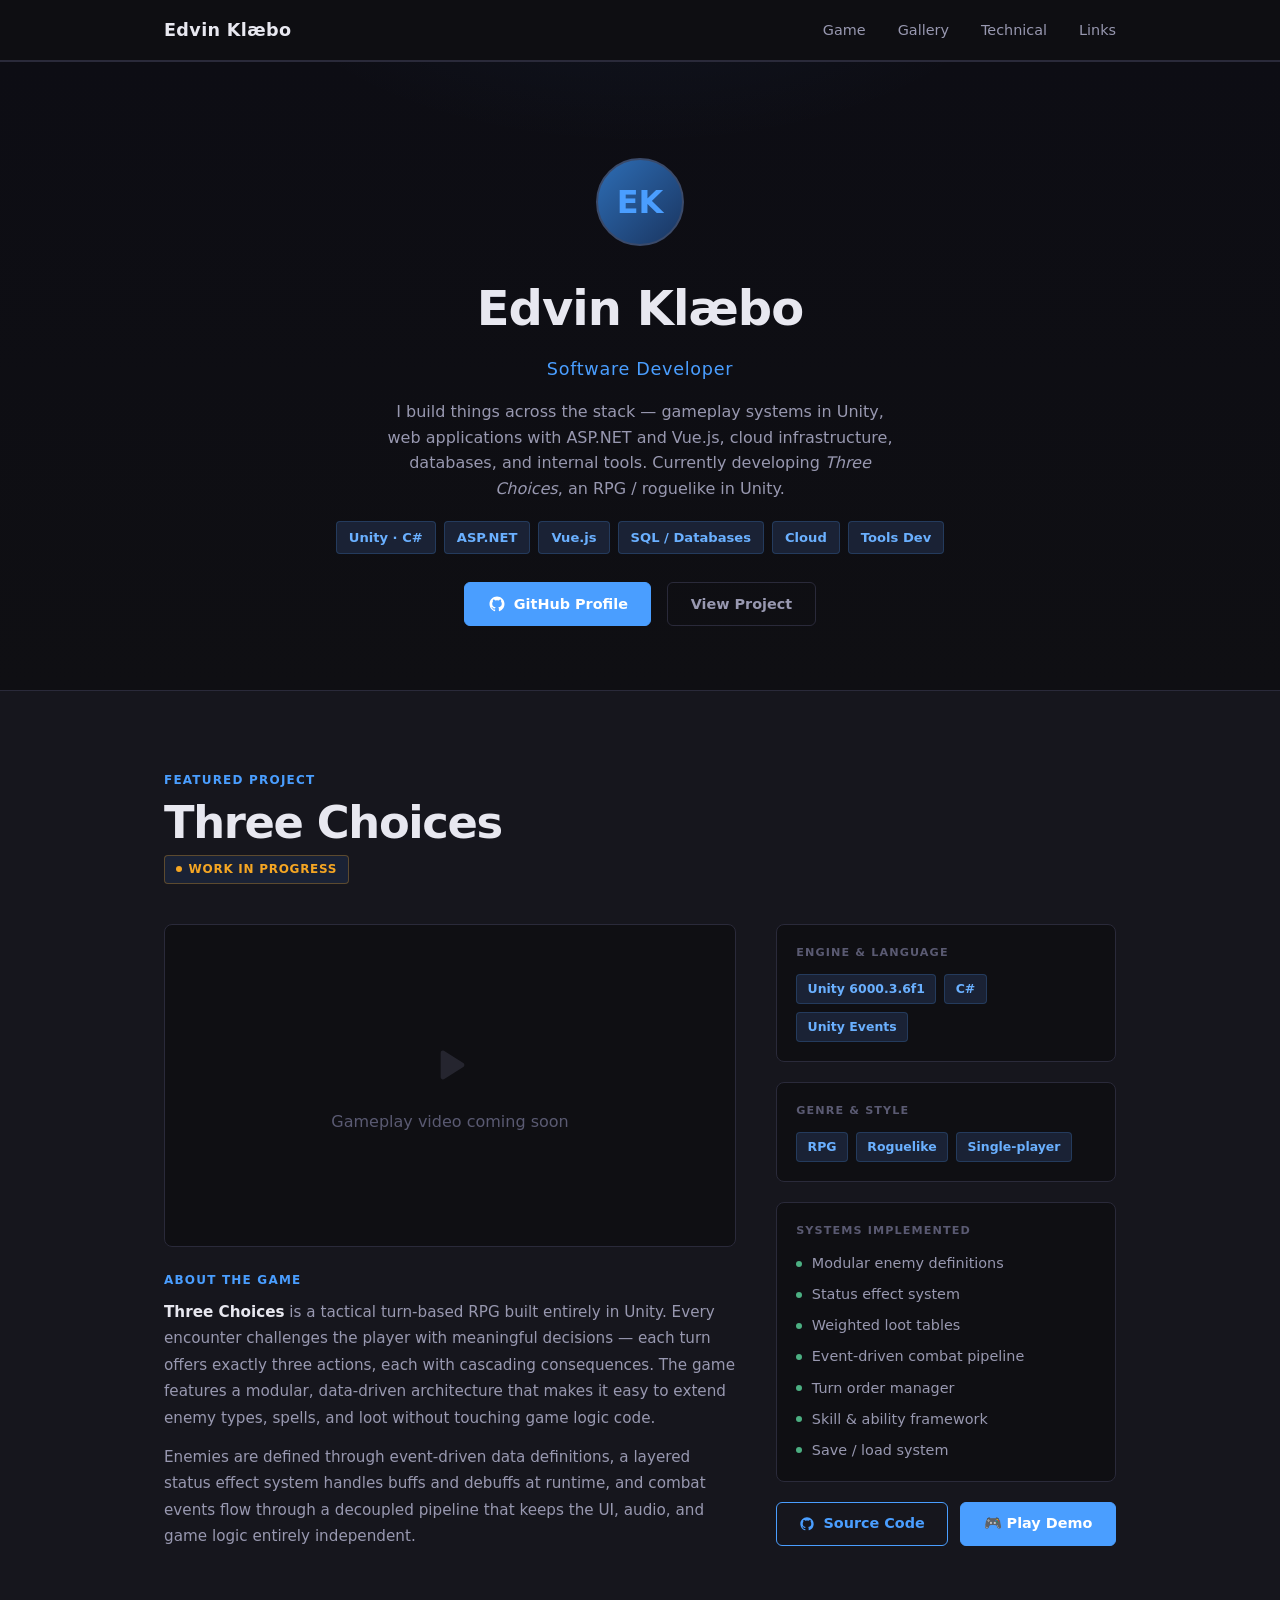
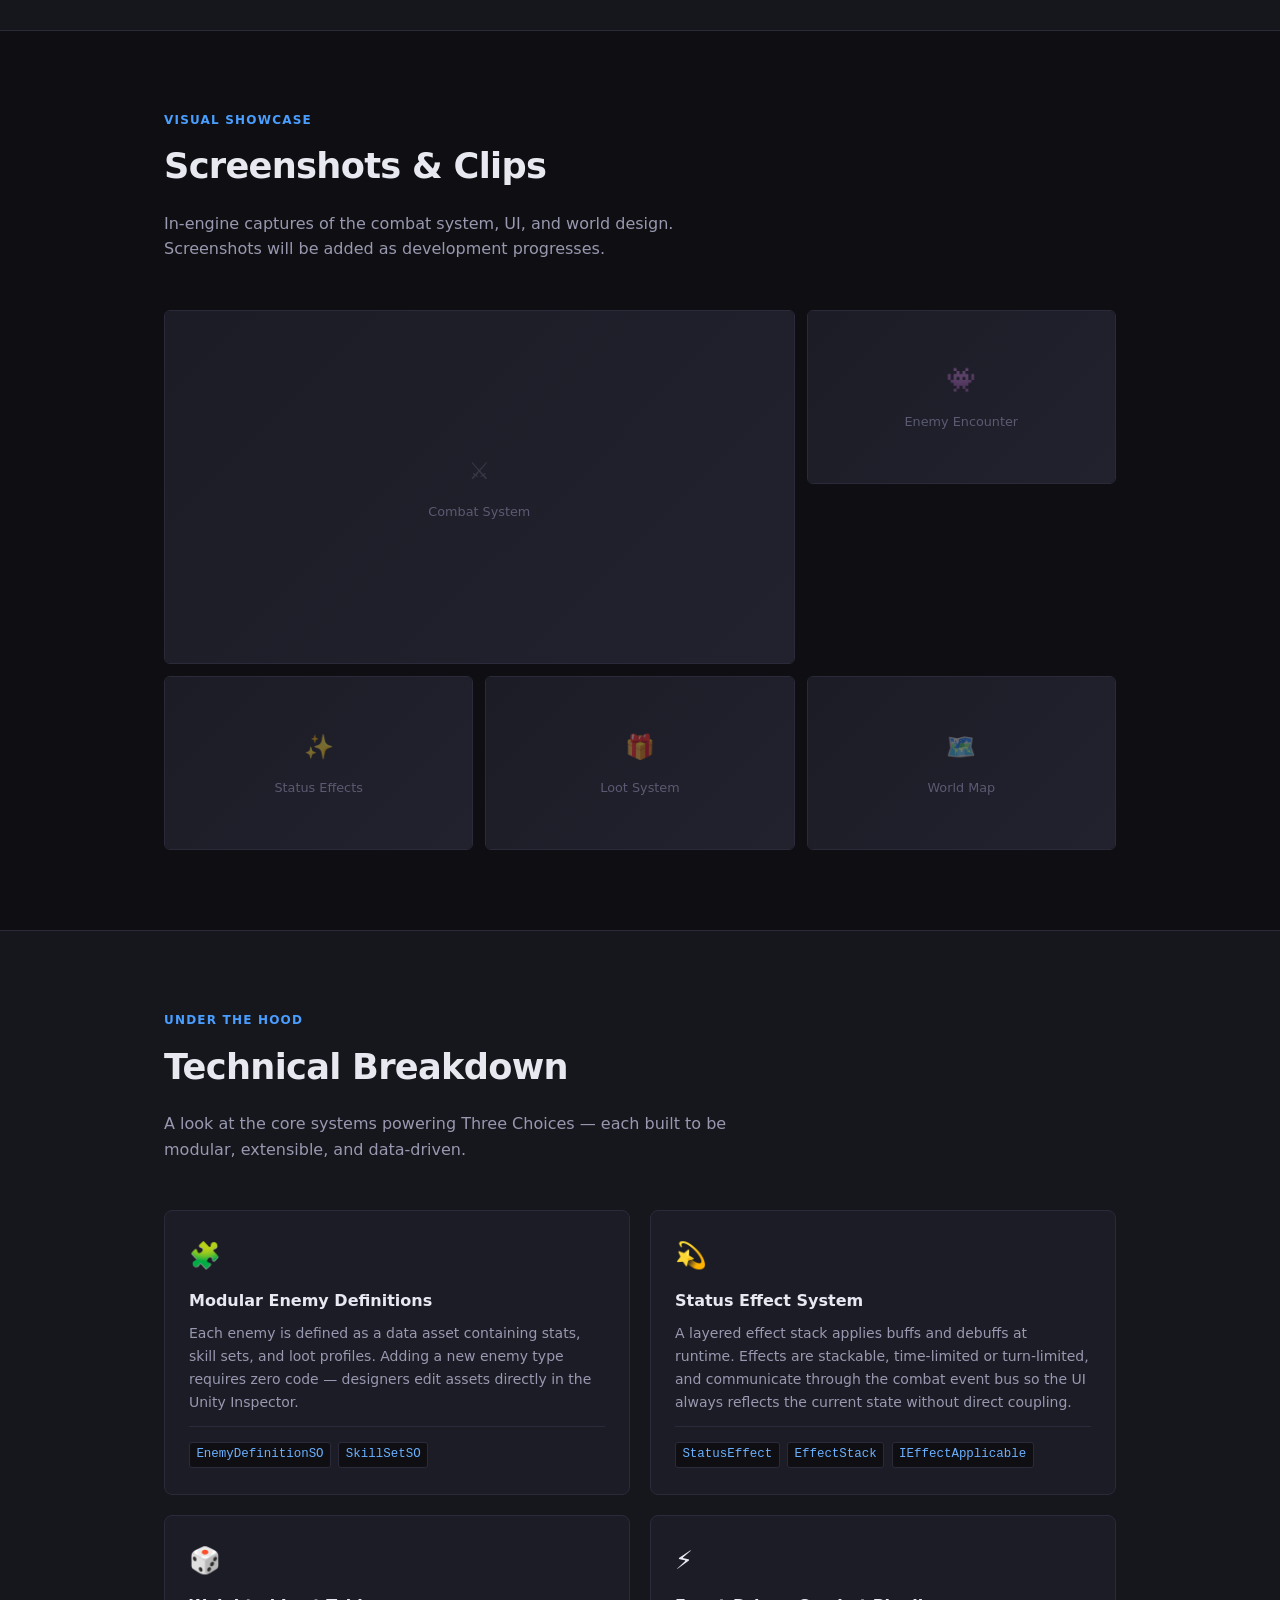
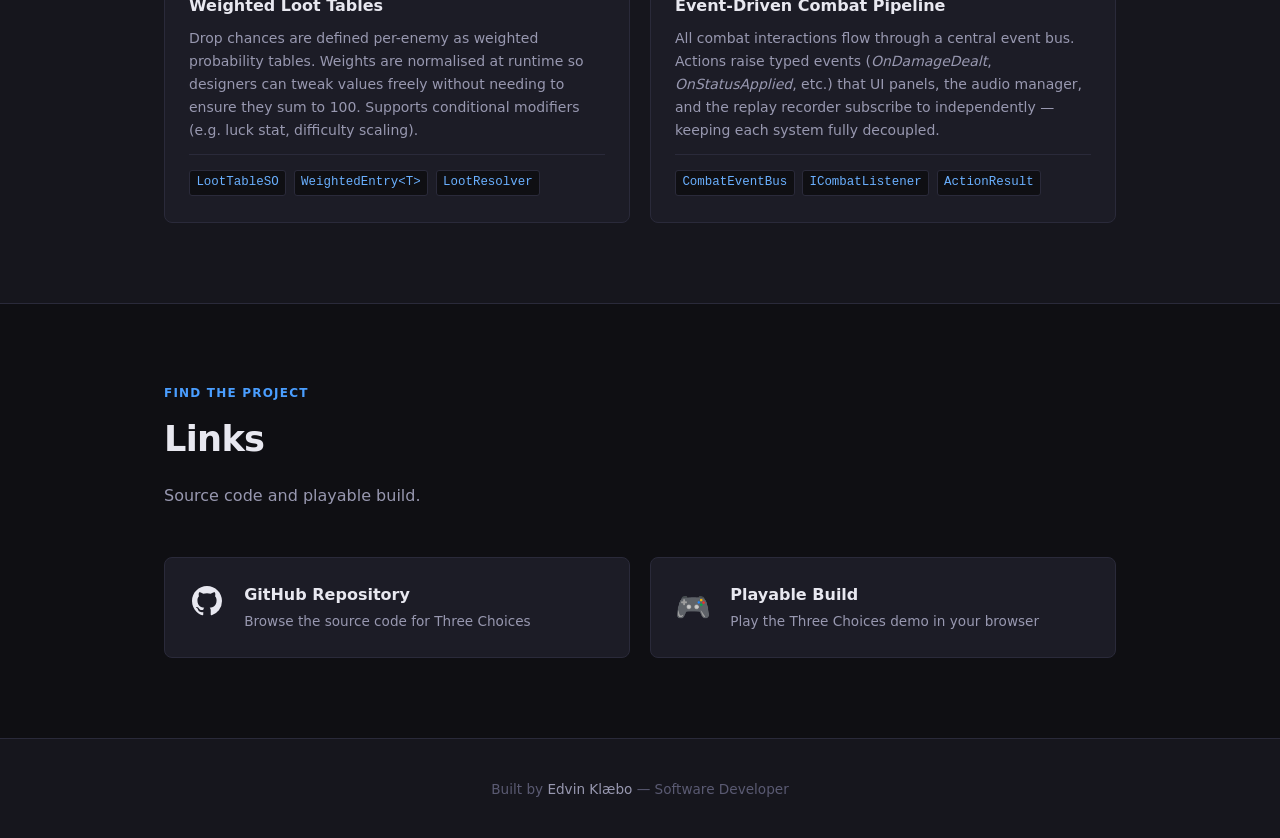
==== index.html @ c2e77197 "Fix Unity version, replace ScriptableObjects/URP with Unity Events, remove AI behaviour references C" ====
<!DOCTYPE html>
<html lang="en">
<head>
  <meta charset="UTF-8" />
  <meta name="viewport" content="width=device-width, initial-scale=1.0" />
  <meta name="description" content="Edvin Klæbo — Software Developer specialising in Unity, C#, ASP.NET, Vue.js, cloud, and databases. Portfolio showcasing Three Choices, an RPG / roguelike built in Unity." />
  <title>Edvin Klæbo — Software Developer</title>
  <link rel="stylesheet" href="style.css" />
</head>
<body>

  <!-- Navigation -->
  <nav aria-label="Site navigation">
    <div class="container">
      <a href="#hero" class="nav-logo">Edvin Klæbo</a>
      <ul class="nav-links">
        <li><a href="#game-showcase">Game</a></li>
        <li><a href="#gallery">Gallery</a></li>
        <li><a href="#technical">Technical</a></li>
        <li><a href="#links">Links</a></li>
      </ul>
    </div>
  </nav>

  <!-- Hero Section -->
  <section id="hero" aria-labelledby="hero-name">
    <div class="container">
      <div class="hero-content">
        <div class="hero-avatar" aria-hidden="true">EK</div>
        <h1 class="hero-name" id="hero-name">Edvin Klæbo</h1>
        <p class="hero-title">Software Developer</p>
        <p class="hero-bio">
          I build things across the stack — gameplay systems in Unity, web applications
          with ASP.NET and Vue.js, cloud infrastructure, databases, and internal tools.
          Currently developing <em>Three Choices</em>, an RPG / roguelike in Unity.
        </p>
        <div class="hero-skills" aria-label="Key skills">
          <span class="hero-skill-tag">Unity · C#</span>
          <span class="hero-skill-tag">ASP.NET</span>
          <span class="hero-skill-tag">Vue.js</span>
          <span class="hero-skill-tag">SQL / Databases</span>
          <span class="hero-skill-tag">Cloud</span>
          <span class="hero-skill-tag">Tools Dev</span>
        </div>
        <div class="hero-links">
          <a href="https://github.com/edvinklaebo" class="btn btn-primary" target="_blank" rel="noopener noreferrer">
            <!-- GitHub icon -->
            <svg width="18" height="18" viewBox="0 0 24 24" fill="currentColor" aria-hidden="true">
              <path d="M12 2C6.477 2 2 6.484 2 12.017c0 4.425 2.865 8.18 6.839 9.504.5.092.682-.217.682-.483 0-.237-.008-.868-.013-1.703-2.782.605-3.369-1.343-3.369-1.343-.454-1.158-1.11-1.466-1.11-1.466-.908-.62.069-.608.069-.608 1.003.07 1.531 1.032 1.531 1.032.892 1.53 2.341 1.088 2.91.832.092-.647.35-1.088.636-1.338-2.22-.253-4.555-1.113-4.555-4.951 0-1.093.39-1.988 1.029-2.688-.103-.253-.446-1.272.098-2.65 0 0 .84-.27 2.75 1.026A9.564 9.564 0 0 1 12 6.844a9.59 9.59 0 0 1 2.504.337c1.909-1.296 2.747-1.027 2.747-1.027.546 1.379.202 2.398.1 2.651.64.7 1.028 1.595 1.028 2.688 0 3.848-2.339 4.695-4.566 4.943.359.309.678.92.678 1.855 0 1.338-.012 2.419-.012 2.747 0 .268.18.58.688.482A10.019 10.019 0 0 0 22 12.017C22 6.484 17.522 2 12 2z"/>
            </svg>
            GitHub Profile
          </a>
          <a href="#game-showcase" class="btn btn-secondary">
            View Project
          </a>
        </div>
      </div>
    </div>
  </section>

  <!-- Game Showcase Section -->
  <section id="game-showcase" aria-labelledby="game-title">
    <div class="container">

      <div class="game-header">
        <div class="game-title-group">
          <p class="section-label">Featured Project</p>
          <h2 class="game-main-title" id="game-title">Three Choices</h2>
          <span class="game-status-badge">Work in Progress</span>
        </div>
      </div>

      <div class="game-layout">

        <!-- Main: Video + Description -->
        <div>
          <!-- Gameplay Video -->
          <div class="video-wrapper" role="figure" aria-label="Three Choices gameplay video">
            <!-- Replace the src with your actual YouTube/Vimeo embed URL when available -->
            <div class="video-placeholder" aria-label="Gameplay video coming soon">
              <svg width="56" height="56" viewBox="0 0 24 24" fill="currentColor" aria-hidden="true">
                <path d="M8 6.82v10.36c0 .79.87 1.27 1.54.84l8.14-5.18a1 1 0 0 0 0-1.69L9.54 5.98A.998.998 0 0 0 8 6.82z"/>
              </svg>
              <span>Gameplay video coming soon</span>
            </div>
          </div>

          <!-- Game Description (below video on desktop) -->
          <div style="margin-top: 1.5rem;">
            <p class="section-label">About the Game</p>
            <p style="color: var(--text-secondary); line-height: 1.75; font-size: 0.95rem;">
              <strong style="color: var(--text-primary);">Three Choices</strong> is a tactical turn-based RPG
              built entirely in Unity. Every encounter challenges the player with meaningful decisions —
              each turn offers exactly three actions, each with cascading consequences. The game features
              a modular, data-driven architecture that makes it easy to extend enemy types, spells,
              and loot without touching game logic code.
            </p>
            <p style="color: var(--text-secondary); line-height: 1.75; font-size: 0.95rem; margin-top: 0.75rem;">
              Enemies are defined through event-driven data definitions, a layered status effect system
              handles buffs and debuffs at runtime, and combat events flow through a decoupled pipeline
              that keeps the UI, audio, and game logic entirely independent.
            </p>
          </div>
        </div>

        <!-- Sidebar -->
        <aside aria-label="Game details">

          <div class="info-card" style="margin-bottom: 1.25rem;">
            <p class="info-card-title">Engine &amp; Language</p>
            <div class="tech-tags">
              <span class="tech-tag">Unity 6000.3.6f1</span>
              <span class="tech-tag">C#</span>
              <span class="tech-tag">Unity Events</span>
            </div>
          </div>

          <div class="info-card" style="margin-bottom: 1.25rem;">
            <p class="info-card-title">Genre &amp; Style</p>
            <div class="tech-tags">
              <span class="tech-tag">RPG</span>
              <span class="tech-tag">Roguelike</span>
              <span class="tech-tag">Single-player</span>
            </div>
          </div>

          <div class="info-card" style="margin-bottom: 1.25rem;">
            <p class="info-card-title">Systems Implemented</p>
            <ul class="systems-list" aria-label="Implemented systems">
              <li>Modular enemy definitions</li>
              <li>Status effect system</li>
              <li>Weighted loot tables</li>
              <li>Event-driven combat pipeline</li>
              <li>Turn order manager</li>
              <li>Skill &amp; ability framework</li>
              <li>Save / load system</li>
            </ul>
          </div>

          <div class="game-links">
            <a href="https://github.com/edvinklaebo/three-choices" class="btn btn-outline" target="_blank" rel="noopener noreferrer">
              <svg width="16" height="16" viewBox="0 0 24 24" fill="currentColor" aria-hidden="true">
                <path d="M12 2C6.477 2 2 6.484 2 12.017c0 4.425 2.865 8.18 6.839 9.504.5.092.682-.217.682-.483 0-.237-.008-.868-.013-1.703-2.782.605-3.369-1.343-3.369-1.343-.454-1.158-1.11-1.466-1.11-1.466-.908-.62.069-.608.069-.608 1.003.07 1.531 1.032 1.531 1.032.892 1.53 2.341 1.088 2.91.832.092-.647.35-1.088.636-1.338-2.22-.253-4.555-1.113-4.555-4.951 0-1.093.39-1.988 1.029-2.688-.103-.253-.446-1.272.098-2.65 0 0 .84-.27 2.75 1.026A9.564 9.564 0 0 1 12 6.844a9.59 9.59 0 0 1 2.504.337c1.909-1.296 2.747-1.027 2.747-1.027.546 1.379.202 2.398.1 2.651.64.7 1.028 1.595 1.028 2.688 0 3.848-2.339 4.695-4.566 4.943.359.309.678.92.678 1.855 0 1.338-.012 2.419-.012 2.747 0 .268.18.58.688.482A10.019 10.019 0 0 0 22 12.017C22 6.484 17.522 2 12 2z"/>
              </svg>
              Source Code
            </a>
            <a href="https://edvinklaebo.github.io/Three-Choices/" class="btn btn-primary" target="_blank" rel="noopener noreferrer">
              🎮 Play Demo
            </a>
          </div>

        </aside>
      </div>
    </div>
  </section>

  <!-- Screenshot / GIF Gallery -->
  <section id="gallery" aria-labelledby="gallery-heading">
    <div class="container">
      <p class="section-label">Visual Showcase</p>
      <h2 class="section-title" id="gallery-heading">Screenshots &amp; Clips</h2>
      <p class="section-subtitle">
        In-engine captures of the combat system, UI, and world design.
        Screenshots will be added as development progresses.
      </p>

      <div class="gallery-grid" role="list" aria-label="Game screenshots">

        <figure class="gallery-item" role="listitem" aria-label="Combat system overview">
          <div class="gallery-placeholder" aria-hidden="true">
            <span class="gallery-placeholder-icon">⚔️</span>
            <span>Combat System</span>
          </div>
          <figcaption class="visually-hidden">Combat system screenshot — coming soon</figcaption>
        </figure>

        <figure class="gallery-item" role="listitem" aria-label="Enemy encounter">
          <div class="gallery-placeholder" aria-hidden="true">
            <span class="gallery-placeholder-icon">👾</span>
            <span>Enemy Encounter</span>
          </div>
          <figcaption class="visually-hidden">Enemy encounter screenshot — coming soon</figcaption>
        </figure>

        <figure class="gallery-item" role="listitem" aria-label="Status effects UI">
          <div class="gallery-placeholder" aria-hidden="true">
            <span class="gallery-placeholder-icon">✨</span>
            <span>Status Effects</span>
          </div>
          <figcaption class="visually-hidden">Status effects UI screenshot — coming soon</figcaption>
        </figure>

        <figure class="gallery-item" role="listitem" aria-label="Loot system">
          <div class="gallery-placeholder" aria-hidden="true">
            <span class="gallery-placeholder-icon">🎁</span>
            <span>Loot System</span>
          </div>
          <figcaption class="visually-hidden">Loot system screenshot — coming soon</figcaption>
        </figure>

        <figure class="gallery-item" role="listitem" aria-label="World map / exploration">
          <div class="gallery-placeholder" aria-hidden="true">
            <span class="gallery-placeholder-icon">🗺️</span>
            <span>World Map</span>
          </div>
          <figcaption class="visually-hidden">World map screenshot — coming soon</figcaption>
        </figure>

      </div>
    </div>
  </section>

  <!-- Technical Breakdown Section -->
  <section id="technical" aria-labelledby="technical-heading">
    <div class="container">
      <p class="section-label">Under the Hood</p>
      <h2 class="section-title" id="technical-heading">Technical Breakdown</h2>
      <p class="section-subtitle">
        A look at the core systems powering Three Choices — each built to be
        modular, extensible, and data-driven.
      </p>

      <div class="systems-grid">

        <article class="system-card" aria-labelledby="sys-enemy">
          <span class="system-icon" aria-hidden="true">🧩</span>
          <h3 class="system-name" id="sys-enemy">Modular Enemy Definitions</h3>
          <p class="system-description">
            Each enemy is defined as a data asset containing stats,
            skill sets, and loot profiles. Adding a new enemy type
            requires zero code — designers edit assets directly in the Unity Inspector.
          </p>
          <div class="system-detail">
            <code>EnemyDefinitionSO</code>
            <code>SkillSetSO</code>
          </div>
        </article>

        <article class="system-card" aria-labelledby="sys-status">
          <span class="system-icon" aria-hidden="true">💫</span>
          <h3 class="system-name" id="sys-status">Status Effect System</h3>
          <p class="system-description">
            A layered effect stack applies buffs and debuffs at runtime.
            Effects are stackable, time-limited or turn-limited, and communicate
            through the combat event bus so the UI always reflects the current state
            without direct coupling.
          </p>
          <div class="system-detail">
            <code>StatusEffect</code>
            <code>EffectStack</code>
            <code>IEffectApplicable</code>
          </div>
        </article>

        <article class="system-card" aria-labelledby="sys-loot">
          <span class="system-icon" aria-hidden="true">🎲</span>
          <h3 class="system-name" id="sys-loot">Weighted Loot Tables</h3>
          <p class="system-description">
            Drop chances are defined per-enemy as weighted probability tables.
            Weights are normalised at runtime so designers can tweak values freely
            without needing to ensure they sum to 100. Supports conditional modifiers
            (e.g. luck stat, difficulty scaling).
          </p>
          <div class="system-detail">
            <code>LootTableSO</code>
            <code>WeightedEntry&lt;T&gt;</code>
            <code>LootResolver</code>
          </div>
        </article>

        <article class="system-card" aria-labelledby="sys-combat">
          <span class="system-icon" aria-hidden="true">⚡</span>
          <h3 class="system-name" id="sys-combat">Event-Driven Combat Pipeline</h3>
          <p class="system-description">
            All combat interactions flow through a central event bus.
            Actions raise typed events (<em>OnDamageDealt</em>, <em>OnStatusApplied</em>, etc.)
            that UI panels, the audio manager, and the replay recorder subscribe to
            independently — keeping each system fully decoupled.
          </p>
          <div class="system-detail">
            <code>CombatEventBus</code>
            <code>ICombatListener</code>
            <code>ActionResult</code>
          </div>
        </article>

      </div>
    </div>
  </section>

  <!-- Links Section -->
  <section id="links" aria-labelledby="links-heading">
    <div class="container">
      <p class="section-label">Find the Project</p>
      <h2 class="section-title" id="links-heading">Links</h2>
      <p class="section-subtitle">Source code and playable build.</p>

      <div class="links-grid">

        <a href="https://github.com/edvinklaebo/three-choices"
           class="link-card"
           target="_blank"
           rel="noopener noreferrer"
           aria-label="View Three Choices source code on GitHub">
          <span class="link-card-icon" aria-hidden="true">
            <svg width="36" height="36" viewBox="0 0 24 24" fill="currentColor" aria-hidden="true">
              <path d="M12 2C6.477 2 2 6.484 2 12.017c0 4.425 2.865 8.18 6.839 9.504.5.092.682-.217.682-.483 0-.237-.008-.868-.013-1.703-2.782.605-3.369-1.343-3.369-1.343-.454-1.158-1.11-1.466-1.11-1.466-.908-.62.069-.608.069-.608 1.003.07 1.531 1.032 1.531 1.032.892 1.53 2.341 1.088 2.91.832.092-.647.35-1.088.636-1.338-2.22-.253-4.555-1.113-4.555-4.951 0-1.093.39-1.988 1.029-2.688-.103-.253-.446-1.272.098-2.65 0 0 .84-.27 2.75 1.026A9.564 9.564 0 0 1 12 6.844a9.59 9.59 0 0 1 2.504.337c1.909-1.296 2.747-1.027 2.747-1.027.546 1.379.202 2.398.1 2.651.64.7 1.028 1.595 1.028 2.688 0 3.848-2.339 4.695-4.566 4.943.359.309.678.92.678 1.855 0 1.338-.012 2.419-.012 2.747 0 .268.18.58.688.482A10.019 10.019 0 0 0 22 12.017C22 6.484 17.522 2 12 2z"/>
            </svg>
          </span>
          <div class="link-card-text">
            <h3>GitHub Repository</h3>
            <p>Browse the source code for Three Choices</p>
          </div>
        </a>

        <a href="https://edvinklaebo.github.io/Three-Choices/"
           class="link-card"
           target="_blank"
           rel="noopener noreferrer"
           aria-label="Play the Three Choices demo">
          <span class="link-card-icon" aria-hidden="true">🎮</span>
          <div class="link-card-text">
            <h3>Playable Build</h3>
            <p>Play the Three Choices demo in your browser</p>
          </div>
        </a>

      </div>
    </div>
  </section>

  <!-- Footer -->
  <footer>
    <div class="container">
      <p>
        Built by <a href="https://github.com/edvinklaebo" target="_blank" rel="noopener noreferrer">Edvin Klæbo</a>
        &mdash; Software Developer
      </p>
    </div>
  </footer>

</body>
</html>
---- style.css ----
/* === Reset & Base === */
*, *::before, *::after {
  box-sizing: border-box;
  margin: 0;
  padding: 0;
}

:root {
  --bg-primary: #0f0f13;
  --bg-secondary: #16161d;
  --bg-card: #1c1c26;
  --bg-card-hover: #22222f;
  --accent: #4a9eff;
  --accent-dim: #2d6db5;
  --text-primary: #e8e8f0;
  --text-secondary: #9898b0;
  --text-muted: #5a5a72;
  --border: #2a2a3a;
  --border-accent: #3a4a6a;
  --tag-bg: #1a2235;
  --tag-text: #6ab0ff;
  --success: #4caf82;
  --warning: #f5a623;
}

html {
  scroll-behavior: smooth;
}

body {
  font-family: 'Segoe UI', system-ui, -apple-system, sans-serif;
  background-color: var(--bg-primary);
  color: var(--text-primary);
  line-height: 1.6;
  font-size: 16px;
}

/* === Layout === */
.container {
  max-width: 1000px;
  margin: 0 auto;
  padding: 0 1.5rem;
}

/* === Navigation === */
nav {
  position: sticky;
  top: 0;
  z-index: 100;
  background-color: rgba(15, 15, 19, 0.92);
  backdrop-filter: blur(8px);
  border-bottom: 1px solid var(--border);
}

nav .container {
  display: flex;
  align-items: center;
  justify-content: space-between;
  padding-top: 1rem;
  padding-bottom: 1rem;
}

.nav-logo {
  font-weight: 700;
  font-size: 1.1rem;
  color: var(--text-primary);
  text-decoration: none;
  letter-spacing: 0.02em;
}

.nav-links {
  display: flex;
  gap: 2rem;
  list-style: none;
}

.nav-links a {
  color: var(--text-secondary);
  text-decoration: none;
  font-size: 0.9rem;
  transition: color 0.2s;
}

.nav-links a:hover {
  color: var(--accent);
}

/* === Hero Section === */
#hero {
  padding: 6rem 0 4rem;
  background: linear-gradient(180deg, #0d0d14 0%, var(--bg-primary) 100%);
  position: relative;
  overflow: hidden;
}

#hero::before {
  content: '';
  position: absolute;
  top: -50%;
  left: 50%;
  transform: translateX(-50%);
  width: 800px;
  height: 400px;
  background: radial-gradient(ellipse, rgba(74, 158, 255, 0.06) 0%, transparent 70%);
  pointer-events: none;
}

.hero-content {
  text-align: center;
  position: relative;
}

.hero-avatar {
  width: 88px;
  height: 88px;
  border-radius: 50%;
  background: linear-gradient(135deg, var(--accent-dim), #1a3560);
  display: flex;
  align-items: center;
  justify-content: center;
  margin: 0 auto 1.5rem;
  font-size: 2rem;
  font-weight: 700;
  color: var(--accent);
  border: 2px solid var(--border-accent);
}

.hero-name {
  font-size: clamp(2rem, 5vw, 3rem);
  font-weight: 800;
  letter-spacing: -0.02em;
  margin-bottom: 0.5rem;
  color: var(--text-primary);
}

.hero-title {
  font-size: 1.1rem;
  color: var(--accent);
  font-weight: 500;
  margin-bottom: 1rem;
  letter-spacing: 0.04em;
}

.hero-bio {
  color: var(--text-secondary);
  max-width: 520px;
  margin: 0 auto 1.25rem;
  font-size: 1rem;
}

.hero-skills {
  display: flex;
  flex-wrap: wrap;
  gap: 0.5rem;
  justify-content: center;
  margin-bottom: 1.75rem;
}

.hero-skill-tag {
  background-color: var(--tag-bg);
  color: var(--tag-text);
  border: 1px solid rgba(74, 158, 255, 0.2);
  border-radius: 4px;
  padding: 0.3rem 0.75rem;
  font-size: 0.82rem;
  font-weight: 600;
}

.hero-links {
  display: flex;
  gap: 1rem;
  justify-content: center;
  flex-wrap: wrap;
}

/* === Buttons === */
.btn {
  display: inline-flex;
  align-items: center;
  gap: 0.5rem;
  padding: 0.6rem 1.4rem;
  border-radius: 6px;
  font-size: 0.9rem;
  font-weight: 600;
  text-decoration: none;
  transition: all 0.2s;
  border: 1px solid transparent;
  cursor: pointer;
}

.btn-primary {
  background-color: var(--accent);
  color: #fff;
  border-color: var(--accent);
}

.btn-primary:hover {
  background-color: #3a8ef0;
  border-color: #3a8ef0;
  transform: translateY(-1px);
  box-shadow: 0 4px 16px rgba(74, 158, 255, 0.3);
}

.btn-secondary {
  background-color: transparent;
  color: var(--text-secondary);
  border-color: var(--border);
}

.btn-secondary:hover {
  color: var(--text-primary);
  border-color: var(--text-secondary);
  background-color: var(--bg-card);
}

.btn-outline {
  background-color: transparent;
  color: var(--accent);
  border-color: var(--accent);
}

.btn-outline:hover {
  background-color: rgba(74, 158, 255, 0.1);
  transform: translateY(-1px);
}

.btn-disabled {
  background-color: var(--bg-card);
  color: var(--text-muted);
  border-color: var(--border);
  cursor: default;
}

/* === Section Styles === */
section {
  padding: 5rem 0;
  border-top: 1px solid var(--border);
}

.section-label {
  font-size: 0.75rem;
  font-weight: 700;
  text-transform: uppercase;
  letter-spacing: 0.1em;
  color: var(--accent);
  margin-bottom: 0.5rem;
}

.section-title {
  font-size: clamp(1.6rem, 3vw, 2.2rem);
  font-weight: 800;
  letter-spacing: -0.02em;
  margin-bottom: 1rem;
}

.section-subtitle {
  color: var(--text-secondary);
  max-width: 600px;
  margin-bottom: 3rem;
}

/* === Game Showcase === */
#game-showcase {
  background-color: var(--bg-secondary);
  border-top: 1px solid var(--border);
}

.game-header {
  display: flex;
  align-items: flex-start;
  gap: 1rem;
  margin-bottom: 2.5rem;
  flex-wrap: wrap;
}

.game-title-group {
  flex: 1;
  min-width: 200px;
}

.game-main-title {
  font-size: clamp(1.8rem, 4vw, 2.8rem);
  font-weight: 800;
  letter-spacing: -0.03em;
  line-height: 1.1;
  margin-bottom: 0.4rem;
}

.game-status-badge {
  display: inline-flex;
  align-items: center;
  gap: 0.4rem;
  background-color: var(--tag-bg);
  color: var(--warning);
  border: 1px solid rgba(245, 166, 35, 0.3);
  border-radius: 4px;
  padding: 0.25rem 0.7rem;
  font-size: 0.75rem;
  font-weight: 700;
  text-transform: uppercase;
  letter-spacing: 0.06em;
}

.game-status-badge::before {
  content: '';
  width: 6px;
  height: 6px;
  background-color: var(--warning);
  border-radius: 50%;
  display: inline-block;
}

.game-layout {
  display: grid;
  grid-template-columns: 1fr 340px;
  gap: 2.5rem;
  align-items: start;
}

/* === Video Embed === */
.video-wrapper {
  position: relative;
  width: 100%;
  padding-bottom: 56.25%;
  background-color: var(--bg-primary);
  border-radius: 8px;
  overflow: hidden;
  border: 1px solid var(--border);
}

.video-wrapper iframe {
  position: absolute;
  top: 0;
  left: 0;
  width: 100%;
  height: 100%;
  border: none;
}

.video-placeholder {
  position: absolute;
  top: 0;
  left: 0;
  width: 100%;
  height: 100%;
  display: flex;
  flex-direction: column;
  align-items: center;
  justify-content: center;
  color: var(--text-muted);
  gap: 1rem;
}

.video-placeholder svg {
  opacity: 0.3;
}

/* === Game Info Sidebar === */
.game-info-sidebar {
  display: flex;
  flex-direction: column;
  gap: 1.5rem;
}

.info-card {
  background-color: var(--bg-primary);
  border: 1px solid var(--border);
  border-radius: 8px;
  padding: 1.2rem;
}

.info-card-title {
  font-size: 0.7rem;
  font-weight: 700;
  text-transform: uppercase;
  letter-spacing: 0.1em;
  color: var(--text-muted);
  margin-bottom: 0.75rem;
}

.game-description {
  color: var(--text-secondary);
  font-size: 0.95rem;
  line-height: 1.7;
}

.tech-tags {
  display: flex;
  flex-wrap: wrap;
  gap: 0.5rem;
}

.tech-tag {
  background-color: var(--tag-bg);
  color: var(--tag-text);
  border: 1px solid rgba(74, 158, 255, 0.2);
  border-radius: 4px;
  padding: 0.25rem 0.65rem;
  font-size: 0.78rem;
  font-weight: 600;
}

.systems-list {
  list-style: none;
  display: flex;
  flex-direction: column;
  gap: 0.5rem;
}

.systems-list li {
  display: flex;
  align-items: center;
  gap: 0.6rem;
  font-size: 0.9rem;
  color: var(--text-secondary);
}

.systems-list li::before {
  content: '';
  width: 6px;
  height: 6px;
  background-color: var(--success);
  border-radius: 50%;
  flex-shrink: 0;
}

/* === Game Links === */
.game-links {
  display: flex;
  gap: 0.75rem;
  flex-wrap: wrap;
}

/* === Screenshot Gallery === */
#gallery {
  padding: 5rem 0;
}

.gallery-grid {
  display: grid;
  grid-template-columns: repeat(3, 1fr);
  gap: 0.75rem;
}

.gallery-item {
  position: relative;
  aspect-ratio: 16 / 9;
  background-color: var(--bg-card);
  border-radius: 6px;
  overflow: hidden;
  border: 1px solid var(--border);
  cursor: pointer;
  transition: all 0.25s;
}

.gallery-item:hover {
  border-color: var(--accent);
  transform: translateY(-2px);
  box-shadow: 0 6px 24px rgba(0, 0, 0, 0.5);
}

.gallery-item img {
  width: 100%;
  height: 100%;
  object-fit: cover;
  display: block;
}

.gallery-placeholder {
  width: 100%;
  height: 100%;
  display: flex;
  flex-direction: column;
  align-items: center;
  justify-content: center;
  gap: 0.75rem;
  color: var(--text-muted);
  background: linear-gradient(135deg, var(--bg-card) 0%, var(--bg-card-hover) 100%);
  font-size: 0.8rem;
  text-align: center;
  padding: 1rem;
}

.gallery-placeholder-icon {
  font-size: 1.5rem;
  opacity: 0.4;
}

.gallery-item:nth-child(1) { grid-column: span 2; }

/* === Technical Breakdown === */
#technical {
  background-color: var(--bg-secondary);
}

.systems-grid {
  display: grid;
  grid-template-columns: repeat(2, 1fr);
  gap: 1.25rem;
  margin-top: 0;
}

.system-card {
  background-color: var(--bg-card);
  border: 1px solid var(--border);
  border-radius: 8px;
  padding: 1.5rem;
  transition: all 0.2s;
  position: relative;
  overflow: hidden;
}

.system-card::before {
  content: '';
  position: absolute;
  top: 0;
  left: 0;
  width: 3px;
  height: 100%;
  background-color: var(--accent);
  opacity: 0;
  transition: opacity 0.2s;
}

.system-card:hover {
  border-color: var(--border-accent);
  background-color: var(--bg-card-hover);
  transform: translateY(-2px);
}

.system-card:hover::before {
  opacity: 1;
}

.system-icon {
  font-size: 1.6rem;
  margin-bottom: 0.75rem;
  display: block;
}

.system-name {
  font-size: 1rem;
  font-weight: 700;
  margin-bottom: 0.5rem;
  color: var(--text-primary);
}

.system-description {
  font-size: 0.875rem;
  color: var(--text-secondary);
  line-height: 1.65;
}

.system-detail {
  margin-top: 0.75rem;
  padding-top: 0.75rem;
  border-top: 1px solid var(--border);
}

.system-detail code {
  display: inline-block;
  background-color: var(--bg-primary);
  color: var(--tag-text);
  border: 1px solid var(--border);
  border-radius: 3px;
  padding: 0.1rem 0.4rem;
  font-size: 0.78rem;
  font-family: 'Consolas', 'Monaco', monospace;
  margin: 0.15rem 0.15rem 0.15rem 0;
}

/* === Links Section === */
#links {
  padding: 5rem 0;
}

.links-grid {
  display: grid;
  grid-template-columns: repeat(2, 1fr);
  gap: 1.25rem;
}

.link-card {
  display: flex;
  align-items: center;
  gap: 1.2rem;
  background-color: var(--bg-card);
  border: 1px solid var(--border);
  border-radius: 8px;
  padding: 1.5rem;
  text-decoration: none;
  color: var(--text-primary);
  transition: all 0.2s;
}

.link-card:hover {
  border-color: var(--accent);
  background-color: var(--bg-card-hover);
  transform: translateY(-2px);
  box-shadow: 0 6px 20px rgba(0, 0, 0, 0.4);
}

.link-card-icon {
  font-size: 1.8rem;
  flex-shrink: 0;
}

.link-card-text h3 {
  font-size: 1rem;
  font-weight: 700;
  margin-bottom: 0.2rem;
}

.link-card-text p {
  font-size: 0.85rem;
  color: var(--text-secondary);
}

.link-card.disabled {
  opacity: 0.55;
  cursor: default;
}

.link-card.disabled:hover {
  transform: none;
  border-color: var(--border);
  box-shadow: none;
}

/* === Footer === */
footer {
  border-top: 1px solid var(--border);
  padding: 2.5rem 0;
  text-align: center;
  color: var(--text-muted);
  font-size: 0.85rem;
  background-color: var(--bg-secondary);
}

footer a {
  color: var(--text-secondary);
  text-decoration: none;
  transition: color 0.2s;
}

footer a:hover {
  color: var(--accent);
}

/* === Accessibility utilities === */
.visually-hidden {
  position: absolute;
  width: 1px;
  height: 1px;
  padding: 0;
  margin: -1px;
  overflow: hidden;
  clip: rect(0, 0, 0, 0);
  white-space: nowrap;
  border: 0;
}

/* === Responsive === */
@media (max-width: 768px) {
  .nav-links {
    display: none;
  }

  #hero {
    padding: 4rem 0 3rem;
  }

  .game-layout {
    grid-template-columns: 1fr;
  }

  .gallery-grid {
    grid-template-columns: repeat(2, 1fr);
  }

  .gallery-item:nth-child(1) {
    grid-column: span 2;
  }

  .systems-grid {
    grid-template-columns: 1fr;
  }

  .links-grid {
    grid-template-columns: 1fr;
  }
}

@media (max-width: 480px) {
  .gallery-grid {
    grid-template-columns: 1fr;
  }

  .gallery-item:nth-child(1) {
    grid-column: span 1;
  }

  .hero-name {
    font-size: 1.8rem;
  }

  .game-main-title {
    font-size: 1.6rem;
  }
}
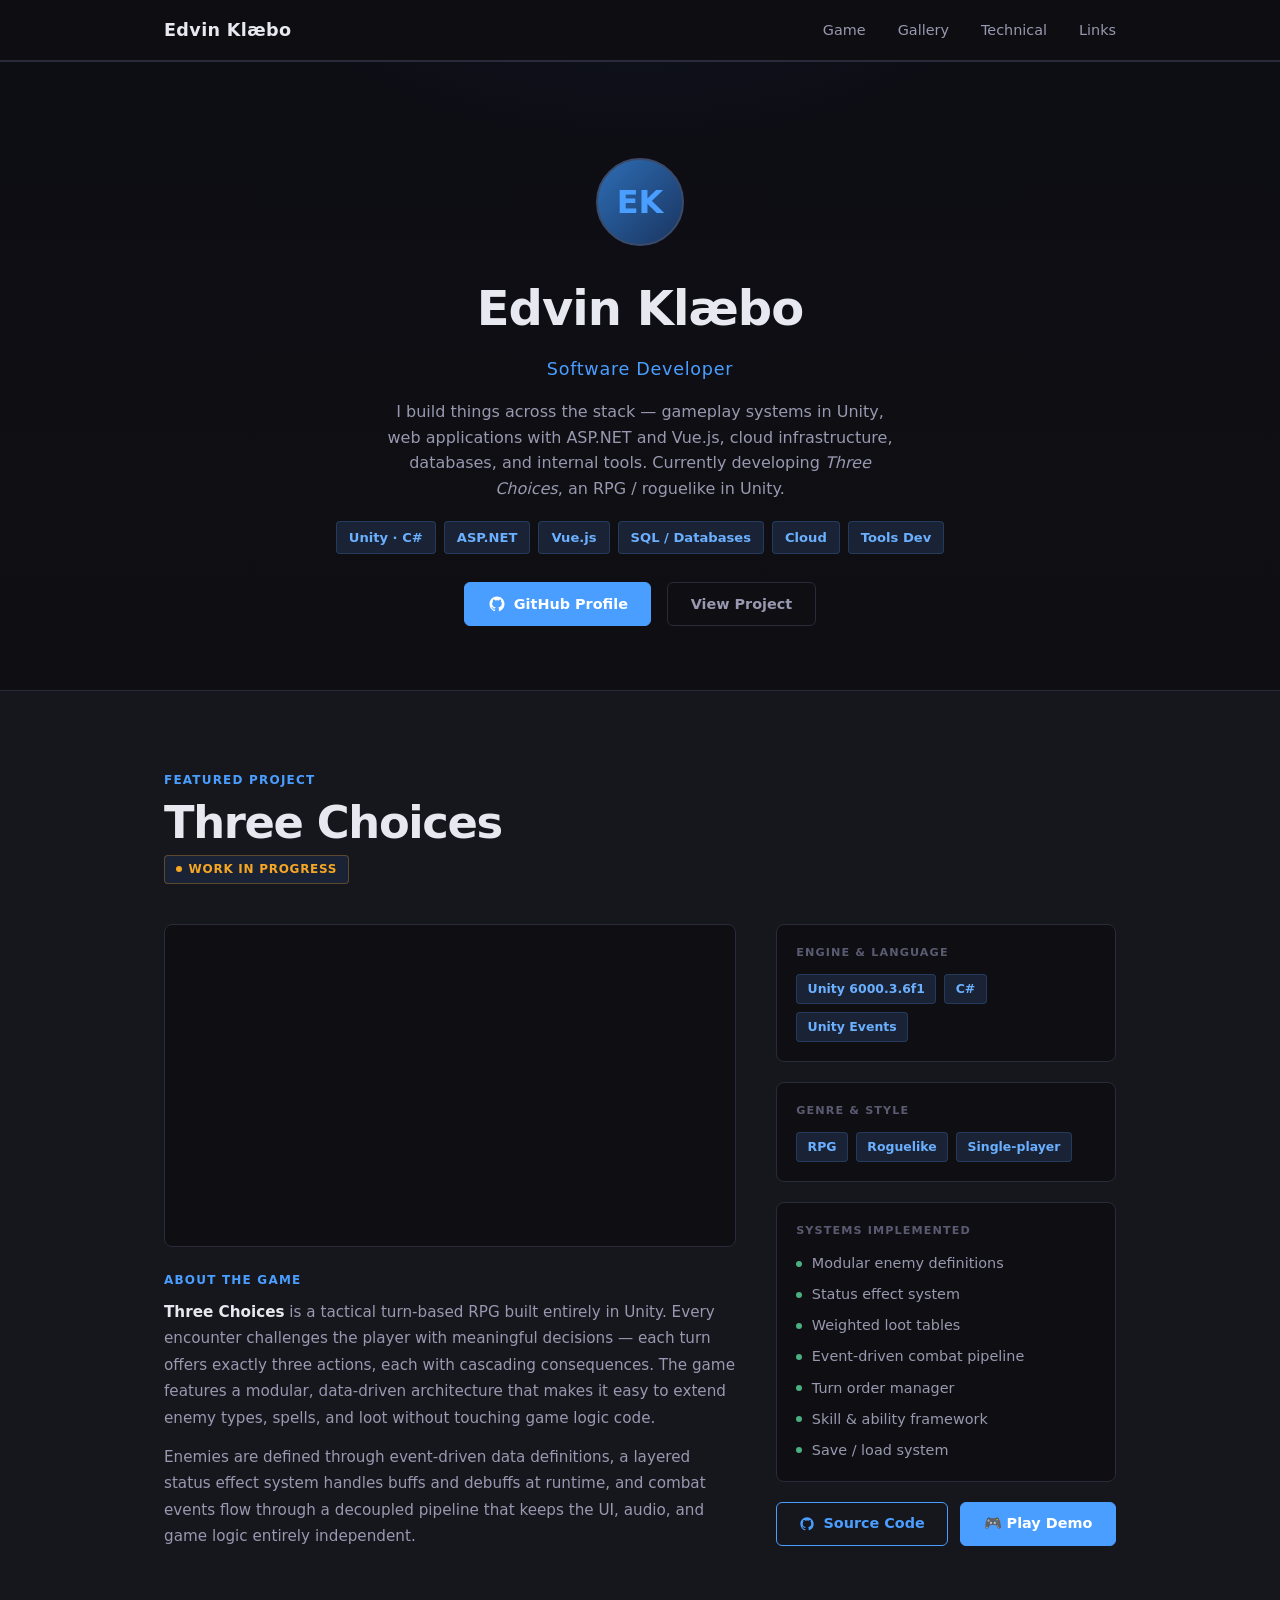
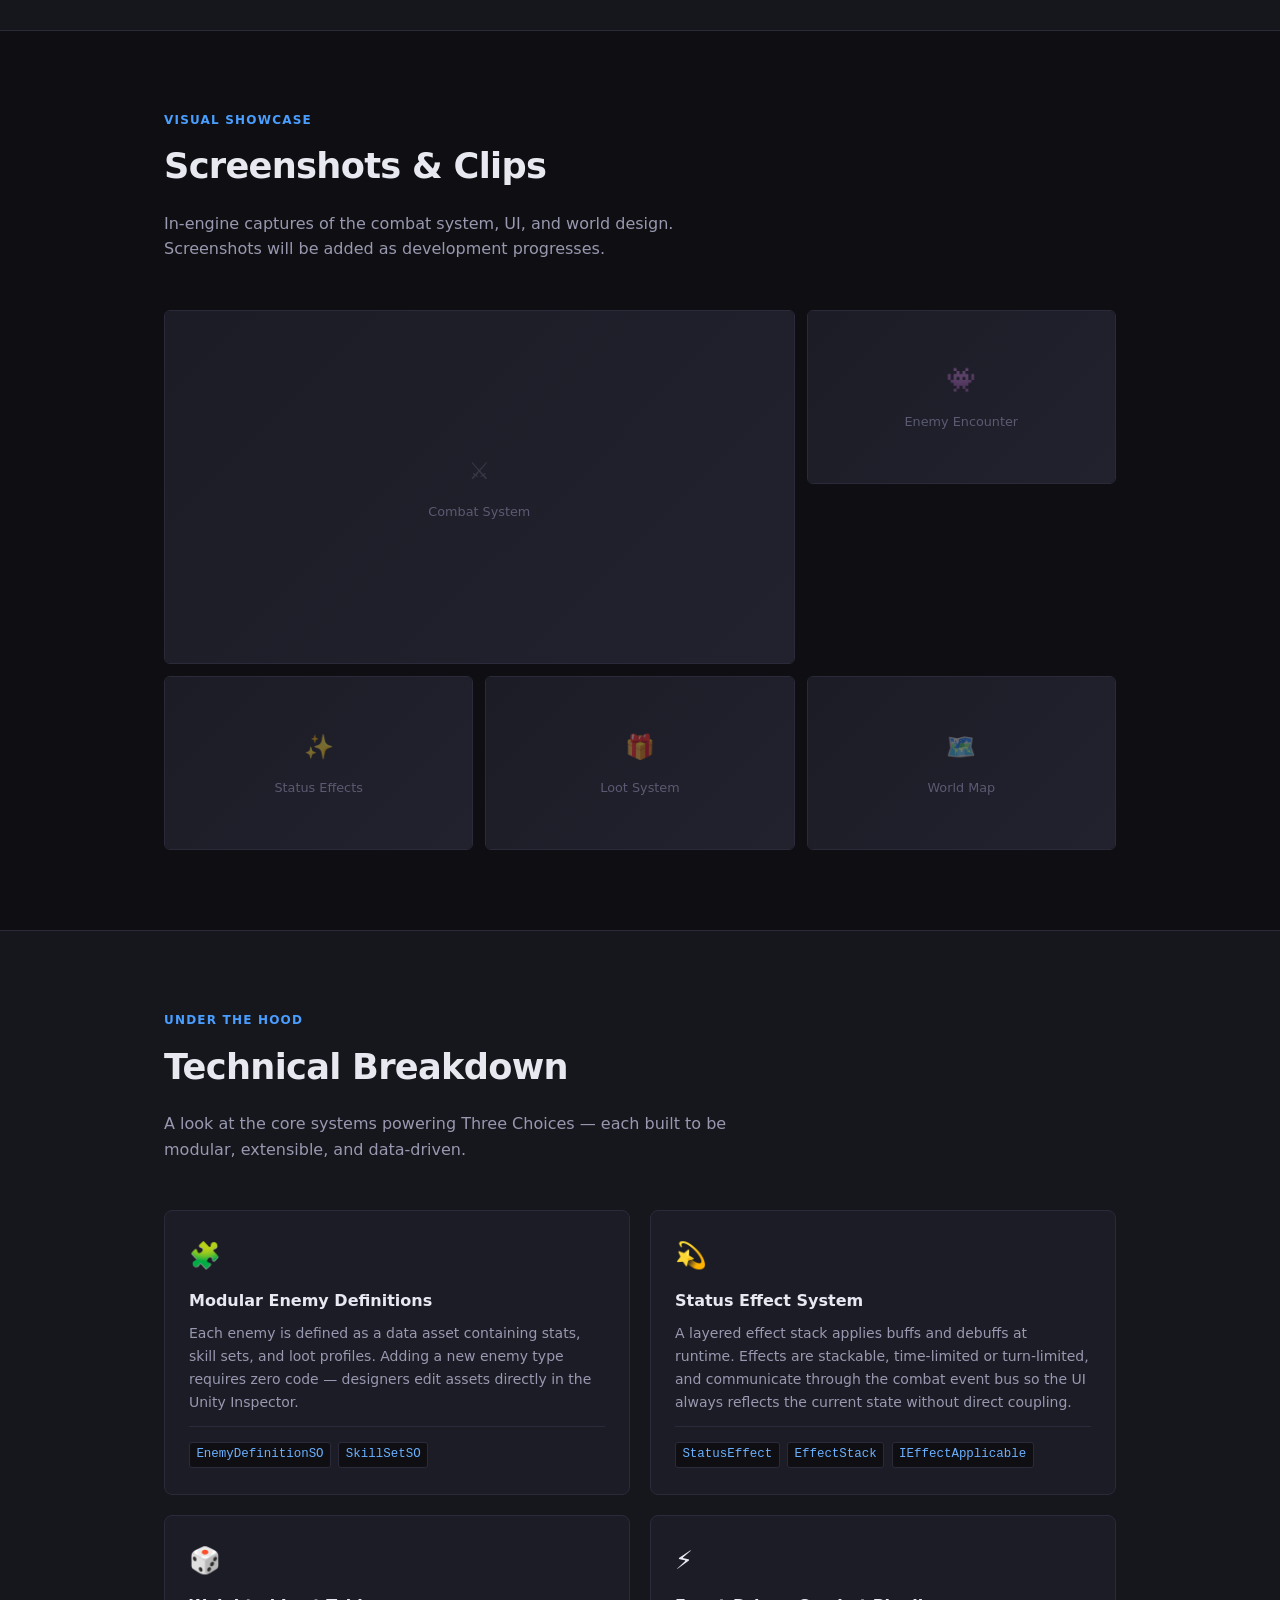
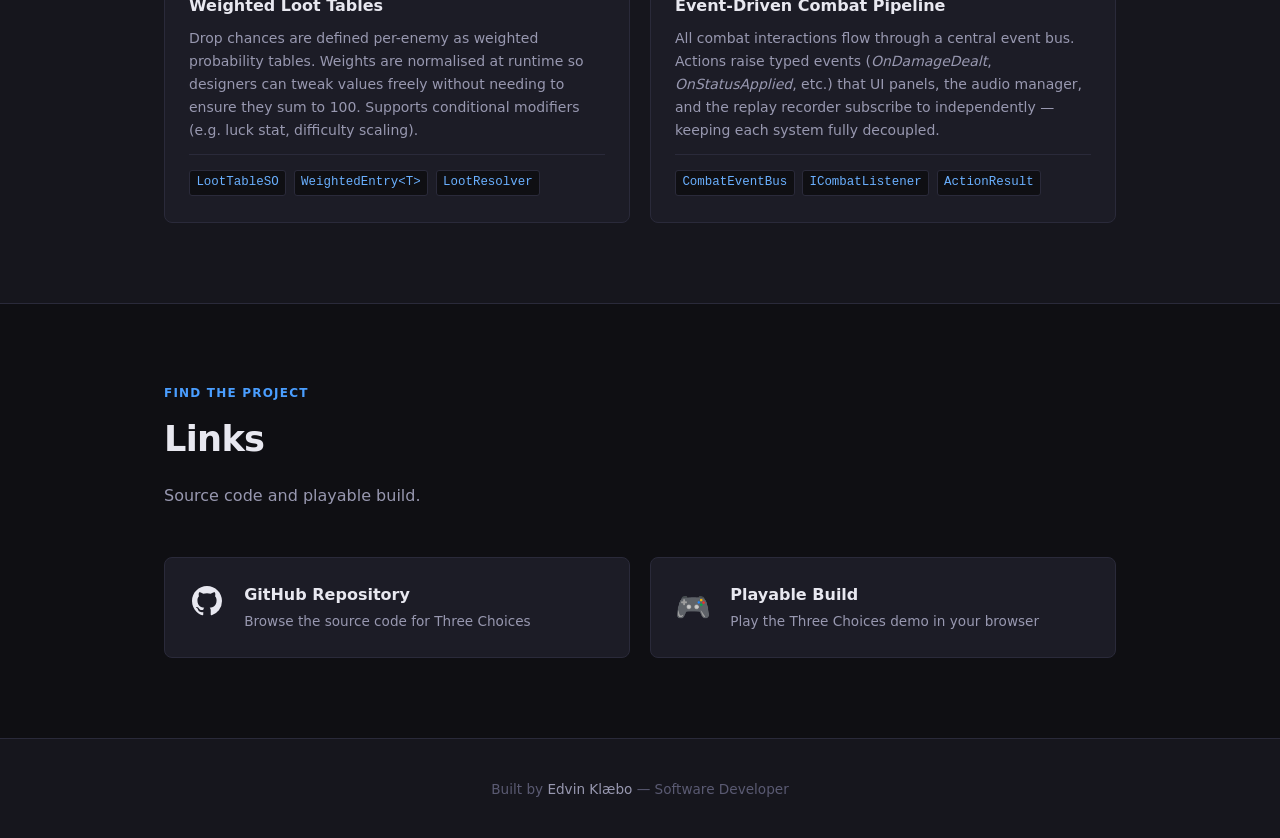
==== commit a71ab35c: "Add Three Choices gameplay video embed to portfolio Agent-Logs-Url: https://github.com/edvinklaebo/e" ====
--- a/index.html
+++ b/index.html
@@ -76,13 +76,12 @@
         <div>
           <!-- Gameplay Video -->
           <div class="video-wrapper" role="figure" aria-label="Three Choices gameplay video">
-            <!-- Replace the src with your actual YouTube/Vimeo embed URL when available -->
-            <div class="video-placeholder" aria-label="Gameplay video coming soon">
-              <svg width="56" height="56" viewBox="0 0 24 24" fill="currentColor" aria-hidden="true">
-                <path d="M8 6.82v10.36c0 .79.87 1.27 1.54.84l8.14-5.18a1 1 0 0 0 0-1.69L9.54 5.98A.998.998 0 0 0 8 6.82z"/>
-              </svg>
-              <span>Gameplay video coming soon</span>
-            </div>
+            <iframe
+              src="https://www.youtube.com/embed/GxOxlimLT7U"
+              title="Three Choices gameplay video"
+              allow="accelerometer; autoplay; clipboard-write; encrypted-media; gyroscope; picture-in-picture"
+              allowfullscreen
+            ></iframe>
           </div>
 
           <!-- Game Description (below video on desktop) -->
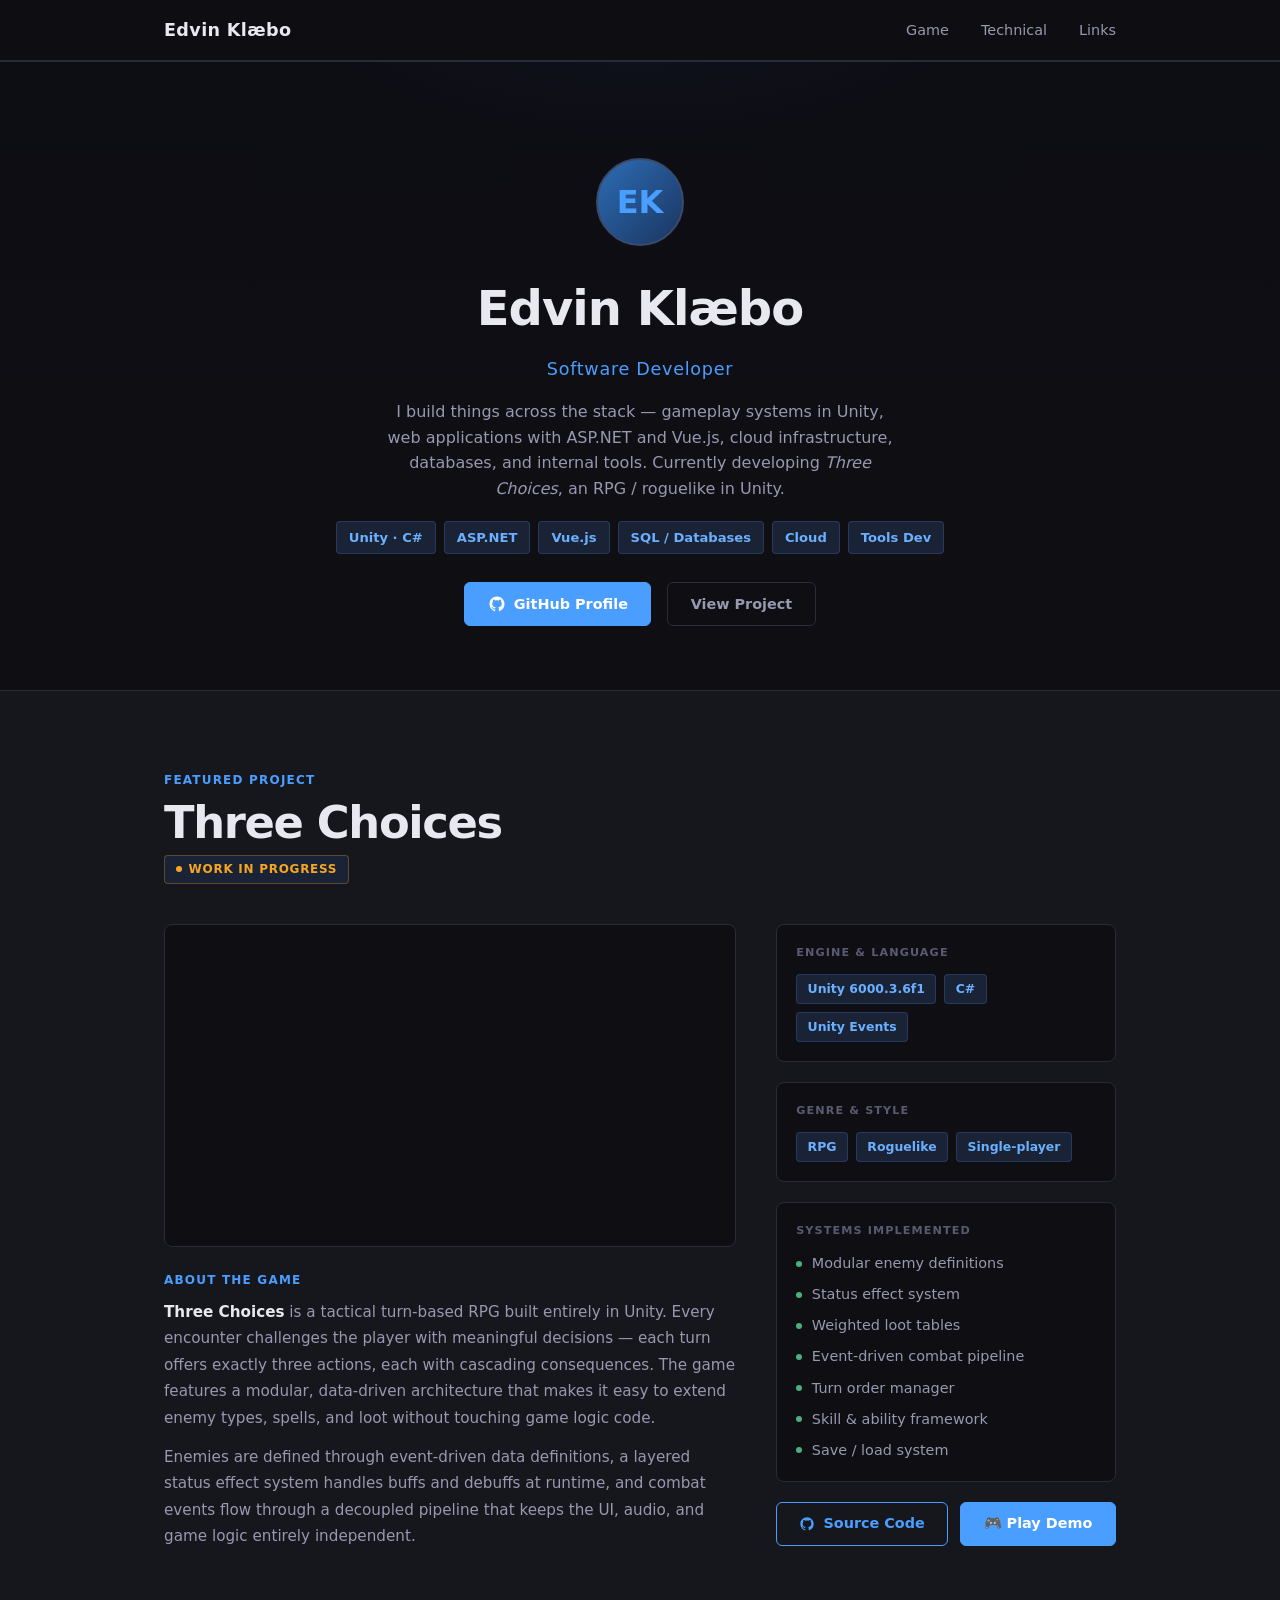
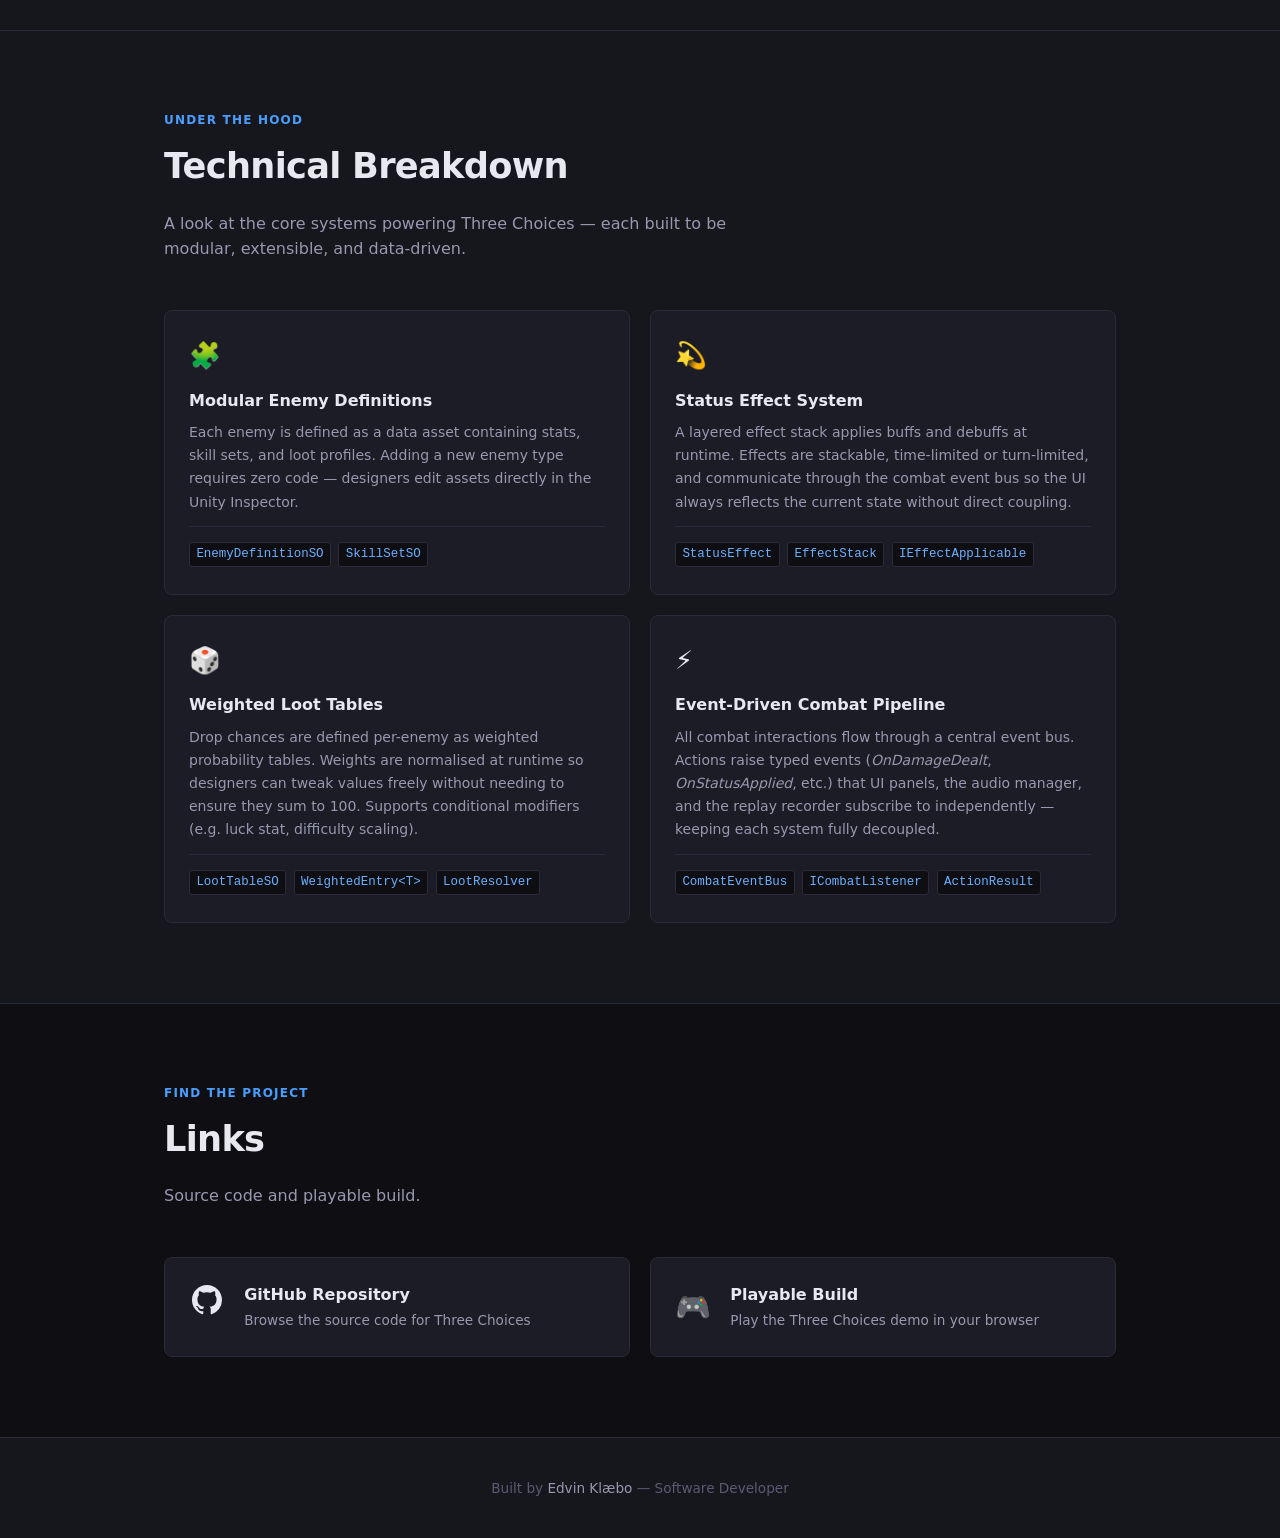
==== commit fb08250a: "Remove screenshot/gallery section and nav link Agent-Logs-Url: https://github.com/edvinklaebo/edvink" ====
--- a/index.html
+++ b/index.html
@@ -15,7 +15,6 @@
       <a href="#hero" class="nav-logo">Edvin Klæbo</a>
       <ul class="nav-links">
         <li><a href="#game-showcase">Game</a></li>
-        <li><a href="#gallery">Gallery</a></li>
         <li><a href="#technical">Technical</a></li>
         <li><a href="#links">Links</a></li>
       </ul>
@@ -81,6 +80,7 @@
               title="Three Choices gameplay video"
               allow="accelerometer; autoplay; clipboard-write; encrypted-media; gyroscope; picture-in-picture"
               allowfullscreen
+              loading="lazy"
             ></iframe>
           </div>
 
@@ -153,62 +153,6 @@
     </div>
   </section>
 
-  <!-- Screenshot / GIF Gallery -->
-  <section id="gallery" aria-labelledby="gallery-heading">
-    <div class="container">
-      <p class="section-label">Visual Showcase</p>
-      <h2 class="section-title" id="gallery-heading">Screenshots &amp; Clips</h2>
-      <p class="section-subtitle">
-        In-engine captures of the combat system, UI, and world design.
-        Screenshots will be added as development progresses.
-      </p>
-
-      <div class="gallery-grid" role="list" aria-label="Game screenshots">
-
-        <figure class="gallery-item" role="listitem" aria-label="Combat system overview">
-          <div class="gallery-placeholder" aria-hidden="true">
-            <span class="gallery-placeholder-icon">⚔️</span>
-            <span>Combat System</span>
-          </div>
-          <figcaption class="visually-hidden">Combat system screenshot — coming soon</figcaption>
-        </figure>
-
-        <figure class="gallery-item" role="listitem" aria-label="Enemy encounter">
-          <div class="gallery-placeholder" aria-hidden="true">
-            <span class="gallery-placeholder-icon">👾</span>
-            <span>Enemy Encounter</span>
-          </div>
-          <figcaption class="visually-hidden">Enemy encounter screenshot — coming soon</figcaption>
-        </figure>
-
-        <figure class="gallery-item" role="listitem" aria-label="Status effects UI">
-          <div class="gallery-placeholder" aria-hidden="true">
-            <span class="gallery-placeholder-icon">✨</span>
-            <span>Status Effects</span>
-          </div>
-          <figcaption class="visually-hidden">Status effects UI screenshot — coming soon</figcaption>
-        </figure>
-
-        <figure class="gallery-item" role="listitem" aria-label="Loot system">
-          <div class="gallery-placeholder" aria-hidden="true">
-            <span class="gallery-placeholder-icon">🎁</span>
-            <span>Loot System</span>
-          </div>
-          <figcaption class="visually-hidden">Loot system screenshot — coming soon</figcaption>
-        </figure>
-
-        <figure class="gallery-item" role="listitem" aria-label="World map / exploration">
-          <div class="gallery-placeholder" aria-hidden="true">
-            <span class="gallery-placeholder-icon">🗺️</span>
-            <span>World Map</span>
-          </div>
-          <figcaption class="visually-hidden">World map screenshot — coming soon</figcaption>
-        </figure>
-
-      </div>
-    </div>
-  </section>
-
   <!-- Technical Breakdown Section -->
   <section id="technical" aria-labelledby="technical-heading">
     <div class="container">
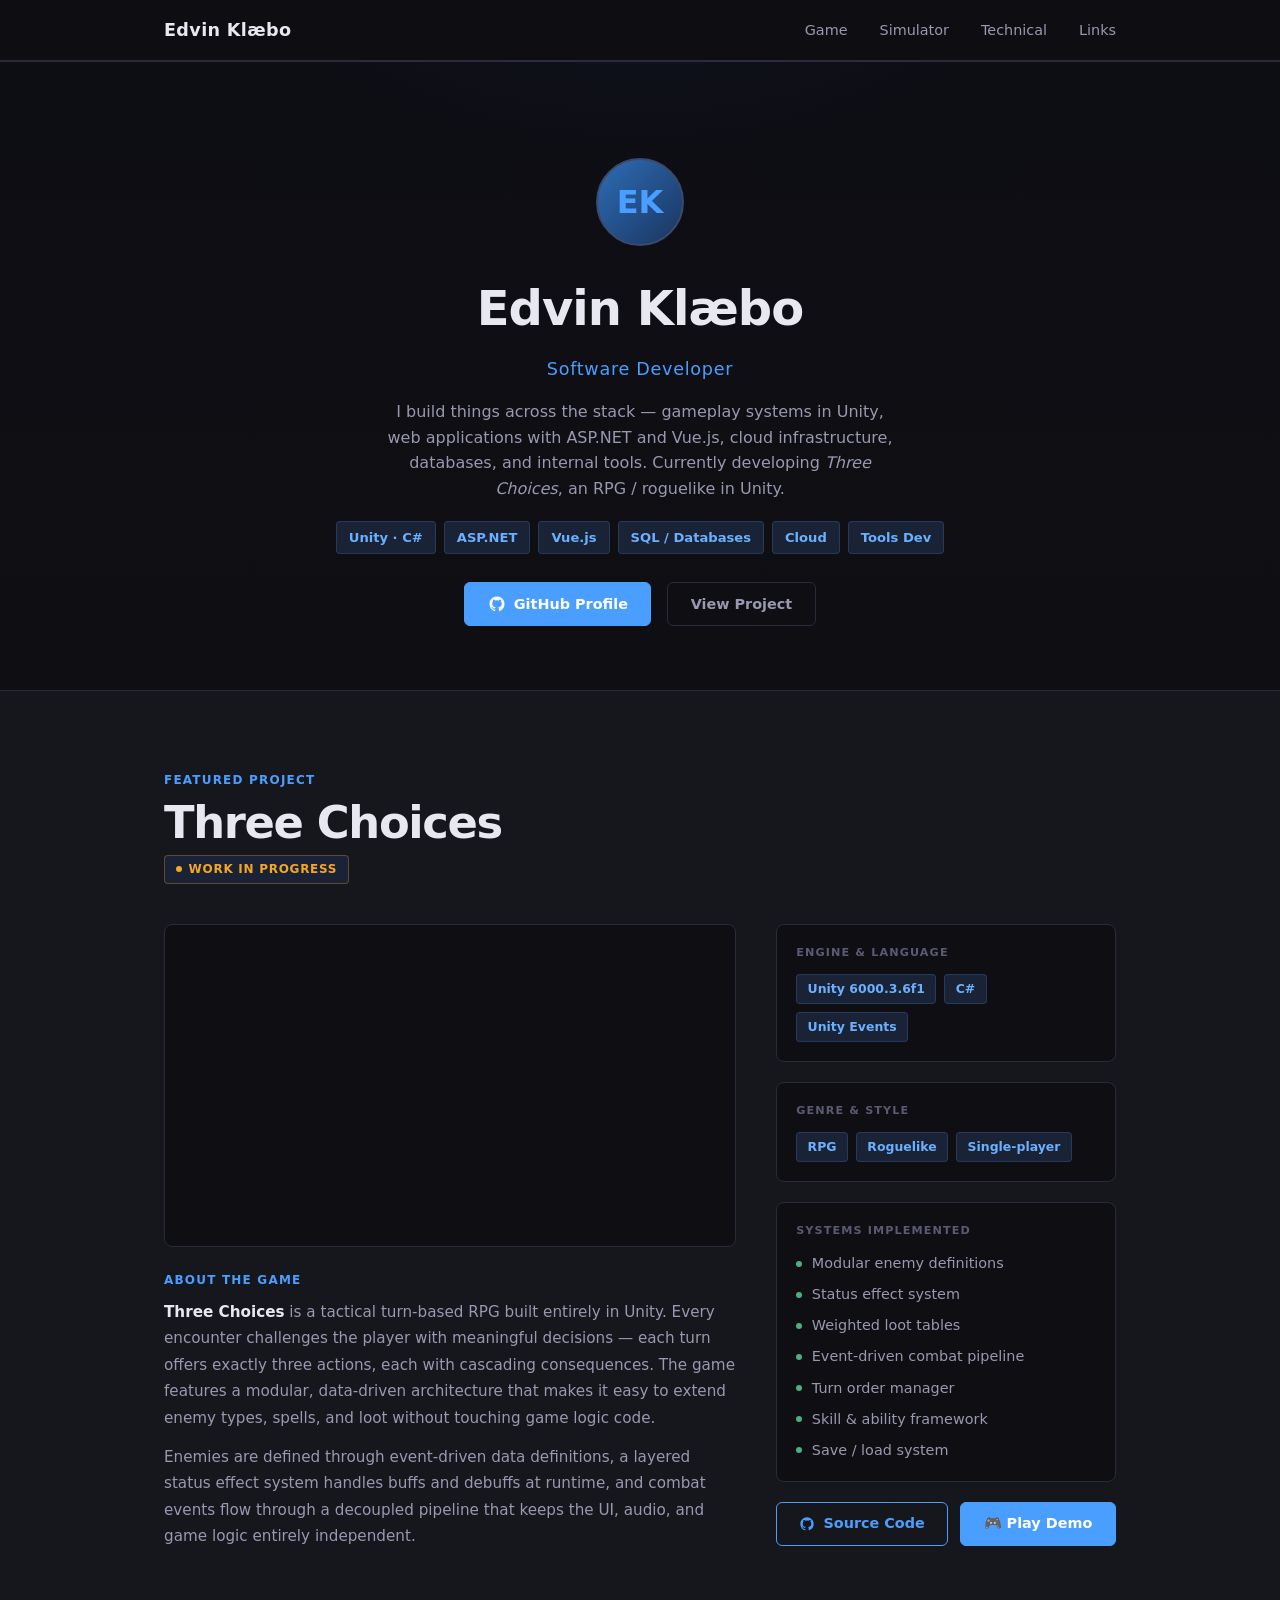
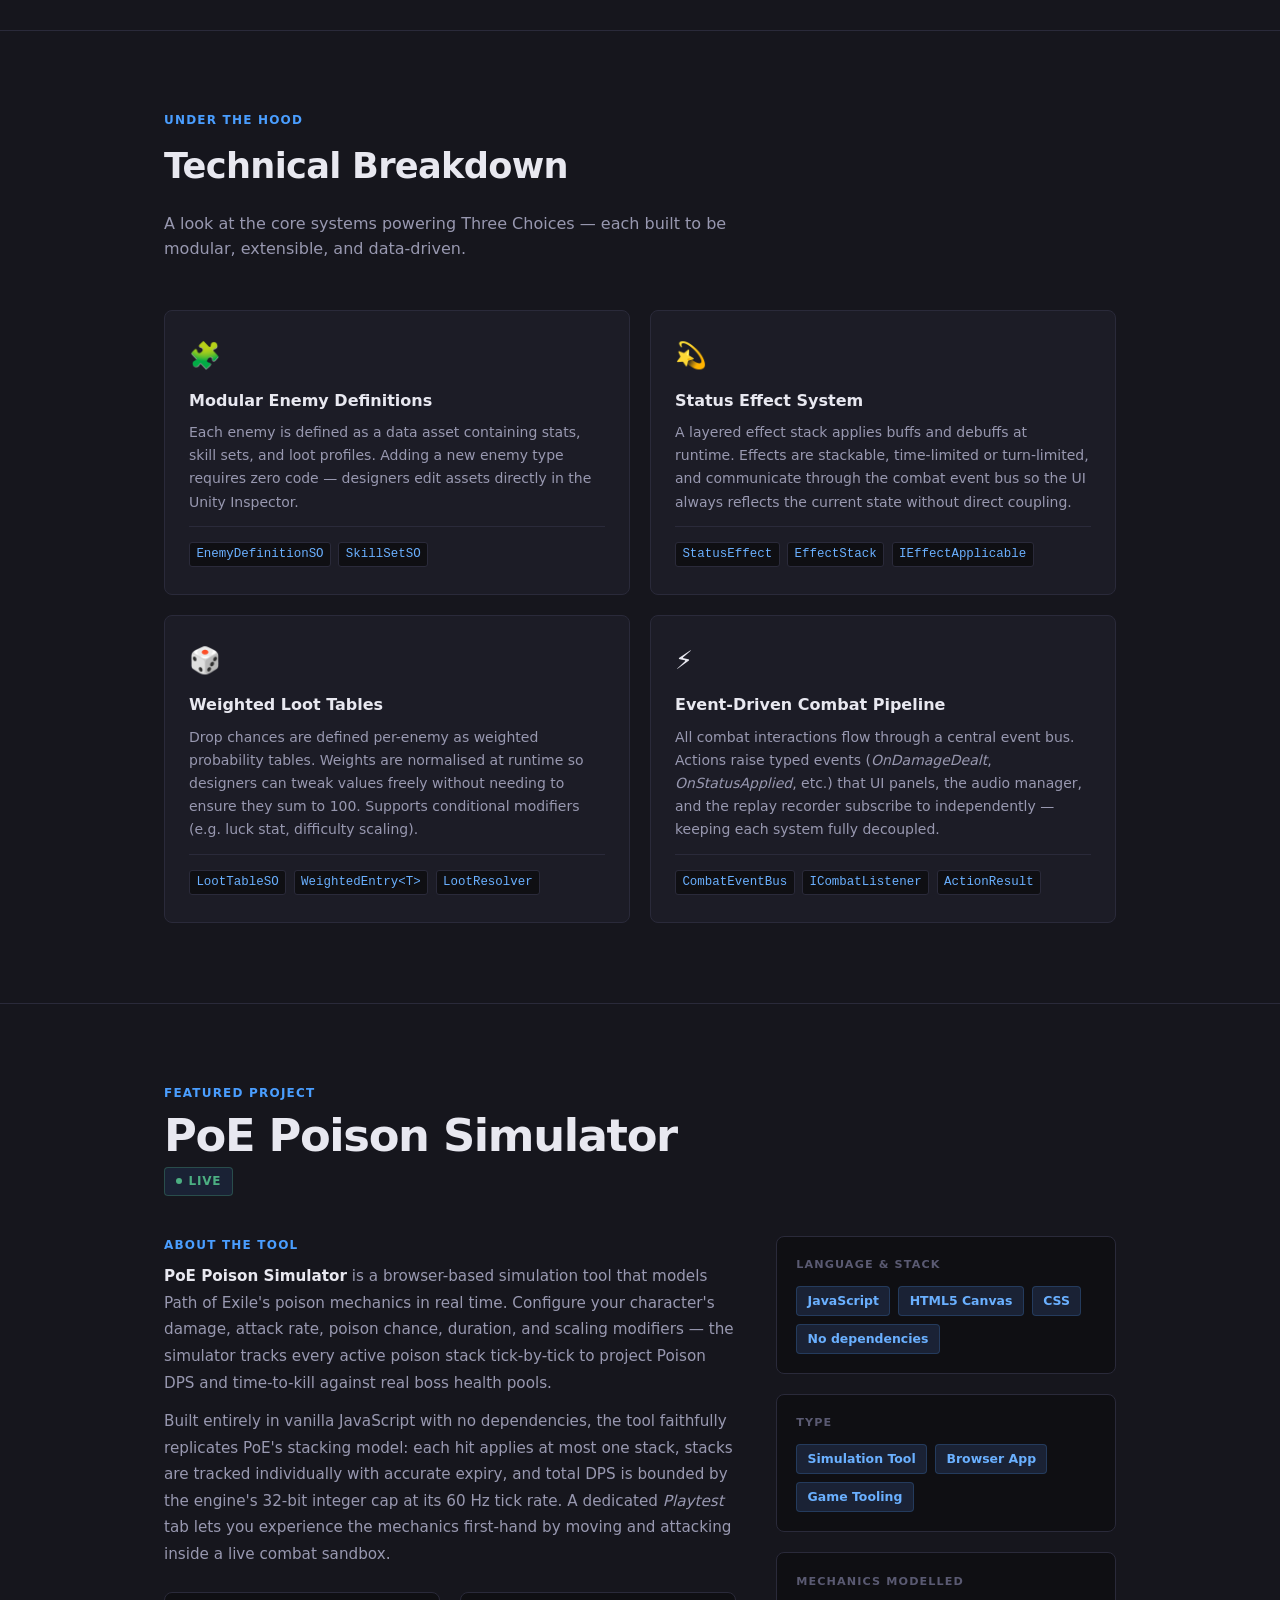
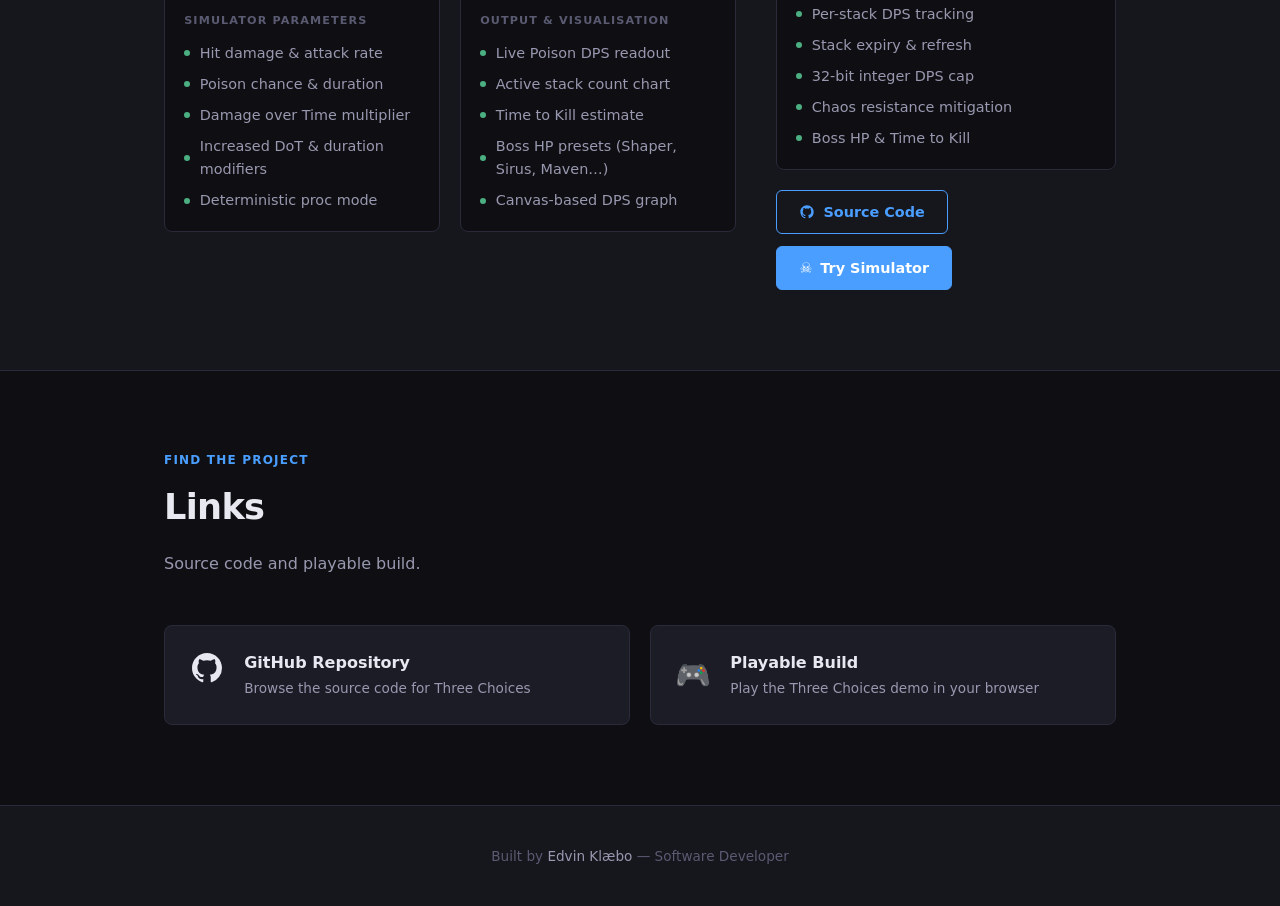
==== commit f6109262: "Add PoE Poison Simulator showcase section to portfolio Agent-Logs-Url: https://github.com/edvinklaeb" ====
--- a/index.html
+++ b/index.html
@@ -3,7 +3,7 @@
 <head>
   <meta charset="UTF-8" />
   <meta name="viewport" content="width=device-width, initial-scale=1.0" />
-  <meta name="description" content="Edvin Klæbo — Software Developer specialising in Unity, C#, ASP.NET, Vue.js, cloud, and databases. Portfolio showcasing Three Choices, an RPG / roguelike built in Unity." />
+  <meta name="description" content="Edvin Klæbo — Software Developer specialising in Unity, C#, ASP.NET, Vue.js, cloud, and databases. Portfolio showcasing Three Choices (RPG / roguelike in Unity) and a PoE Poison Simulator." />
   <title>Edvin Klæbo — Software Developer</title>
   <link rel="stylesheet" href="style.css" />
 </head>
@@ -15,6 +15,7 @@
       <a href="#hero" class="nav-logo">Edvin Klæbo</a>
       <ul class="nav-links">
         <li><a href="#game-showcase">Game</a></li>
+        <li><a href="#poe-simulator">Simulator</a></li>
         <li><a href="#technical">Technical</a></li>
         <li><a href="#links">Links</a></li>
       </ul>
@@ -231,6 +232,117 @@
     </div>
   </section>
 
+  <!-- PoE Poison Simulator Section -->
+  <section id="poe-simulator" aria-labelledby="poe-sim-title">
+    <div class="container">
+
+      <div class="game-header">
+        <div class="game-title-group">
+          <p class="section-label">Featured Project</p>
+          <h2 class="game-main-title" id="poe-sim-title">PoE Poison Simulator</h2>
+          <span class="game-status-badge badge-live">Live</span>
+        </div>
+      </div>
+
+      <div class="game-layout">
+
+        <!-- Main: Description + Feature Highlights -->
+        <div>
+          <div>
+            <p class="section-label">About the Tool</p>
+            <p style="color: var(--text-secondary); line-height: 1.75; font-size: 0.95rem;">
+              <strong style="color: var(--text-primary);">PoE Poison Simulator</strong> is a
+              browser-based simulation tool that models Path of Exile's poison mechanics in
+              real time. Configure your character's damage, attack rate, poison chance,
+              duration, and scaling modifiers — the simulator tracks every active poison
+              stack tick-by-tick to project Poison DPS and time-to-kill against real boss
+              health pools.
+            </p>
+            <p style="color: var(--text-secondary); line-height: 1.75; font-size: 0.95rem; margin-top: 0.75rem;">
+              Built entirely in vanilla JavaScript with no dependencies, the tool faithfully
+              replicates PoE's stacking model: each hit applies at most one stack, stacks
+              are tracked individually with accurate expiry, and total DPS is bounded by
+              the engine's 32-bit integer cap at its 60 Hz tick rate. A dedicated
+              <em>Playtest</em> tab lets you experience the mechanics first-hand by moving
+              and attacking inside a live combat sandbox.
+            </p>
+          </div>
+
+          <!-- Feature highlights -->
+          <div class="sim-features-grid">
+            <div class="info-card">
+              <p class="info-card-title">Simulator Parameters</p>
+              <ul class="systems-list" aria-label="Simulator parameters">
+                <li>Hit damage &amp; attack rate</li>
+                <li>Poison chance &amp; duration</li>
+                <li>Damage over Time multiplier</li>
+                <li>Increased DoT &amp; duration modifiers</li>
+                <li>Deterministic proc mode</li>
+              </ul>
+            </div>
+            <div class="info-card">
+              <p class="info-card-title">Output &amp; Visualisation</p>
+              <ul class="systems-list" aria-label="Simulator outputs">
+                <li>Live Poison DPS readout</li>
+                <li>Active stack count chart</li>
+                <li>Time to Kill estimate</li>
+                <li>Boss HP presets (Shaper, Sirus, Maven…)</li>
+                <li>Canvas-based DPS graph</li>
+              </ul>
+            </div>
+          </div>
+        </div>
+
+        <!-- Sidebar -->
+        <aside aria-label="Simulator details">
+
+          <div class="info-card" style="margin-bottom: 1.25rem;">
+            <p class="info-card-title">Language &amp; Stack</p>
+            <div class="tech-tags">
+              <span class="tech-tag">JavaScript</span>
+              <span class="tech-tag">HTML5 Canvas</span>
+              <span class="tech-tag">CSS</span>
+              <span class="tech-tag">No dependencies</span>
+            </div>
+          </div>
+
+          <div class="info-card" style="margin-bottom: 1.25rem;">
+            <p class="info-card-title">Type</p>
+            <div class="tech-tags">
+              <span class="tech-tag">Simulation Tool</span>
+              <span class="tech-tag">Browser App</span>
+              <span class="tech-tag">Game Tooling</span>
+            </div>
+          </div>
+
+          <div class="info-card" style="margin-bottom: 1.25rem;">
+            <p class="info-card-title">Mechanics Modelled</p>
+            <ul class="systems-list" aria-label="Modelled PoE mechanics">
+              <li>Per-stack DPS tracking</li>
+              <li>Stack expiry &amp; refresh</li>
+              <li>32-bit integer DPS cap</li>
+              <li>Chaos resistance mitigation</li>
+              <li>Boss HP &amp; Time to Kill</li>
+            </ul>
+          </div>
+
+          <div class="game-links">
+            <a href="https://github.com/edvinklaebo/PoE-Poison-Simulator" class="btn btn-outline" target="_blank" rel="noopener noreferrer">
+              <svg width="16" height="16" viewBox="0 0 24 24" fill="currentColor" aria-hidden="true">
+                <path d="M12 2C6.477 2 2 6.484 2 12.017c0 4.425 2.865 8.18 6.839 9.504.5.092.682-.217.682-.483 0-.237-.008-.868-.013-1.703-2.782.605-3.369-1.343-3.369-1.343-.454-1.158-1.11-1.466-1.11-1.466-.908-.62.069-.608.069-.608 1.003.07 1.531 1.032 1.531 1.032.892 1.53 2.341 1.088 2.91.832.092-.647.35-1.088.636-1.338-2.22-.253-4.555-1.113-4.555-4.951 0-1.093.39-1.988 1.029-2.688-.103-.253-.446-1.272.098-2.65 0 0 .84-.27 2.75 1.026A9.564 9.564 0 0 1 12 6.844a9.59 9.59 0 0 1 2.504.337c1.909-1.296 2.747-1.027 2.747-1.027.546 1.379.202 2.398.1 2.651.64.7 1.028 1.595 1.028 2.688 0 3.848-2.339 4.695-4.566 4.943.359.309.678.92.678 1.855 0 1.338-.012 2.419-.012 2.747 0 .268.18.58.688.482A10.019 10.019 0 0 0 22 12.017C22 6.484 17.522 2 12 2z"/>
+              </svg>
+              Source Code
+            </a>
+            <a href="https://edvinklaebo.github.io/PoE-Poison-Simulator/" class="btn btn-primary" target="_blank" rel="noopener noreferrer">
+              <span aria-hidden="true">☠</span> Try Simulator
+            </a>
+          </div>
+
+        </aside>
+      </div>
+    </div>
+  </section>
+
   <!-- Links Section -->
   <section id="links" aria-labelledby="links-heading">
     <div class="container">
--- a/style.css
+++ b/style.css
@@ -569,6 +569,33 @@
   margin: 0.15rem 0.15rem 0.15rem 0;
 }
 
+/* === PoE Simulator Section === */
+#poe-simulator {
+  background-color: var(--bg-secondary);
+}
+
+.game-status-badge.badge-live {
+  color: var(--success);
+  border-color: rgba(76, 175, 130, 0.3);
+}
+
+.game-status-badge.badge-live::before {
+  background-color: var(--success);
+}
+
+.sim-features-grid {
+  display: grid;
+  grid-template-columns: repeat(2, 1fr);
+  gap: 1.25rem;
+  margin-top: 1.5rem;
+}
+
+@media (max-width: 768px) {
+  .sim-features-grid {
+    grid-template-columns: 1fr;
+  }
+}
+
 /* === Links Section === */
 #links {
   padding: 5rem 0;
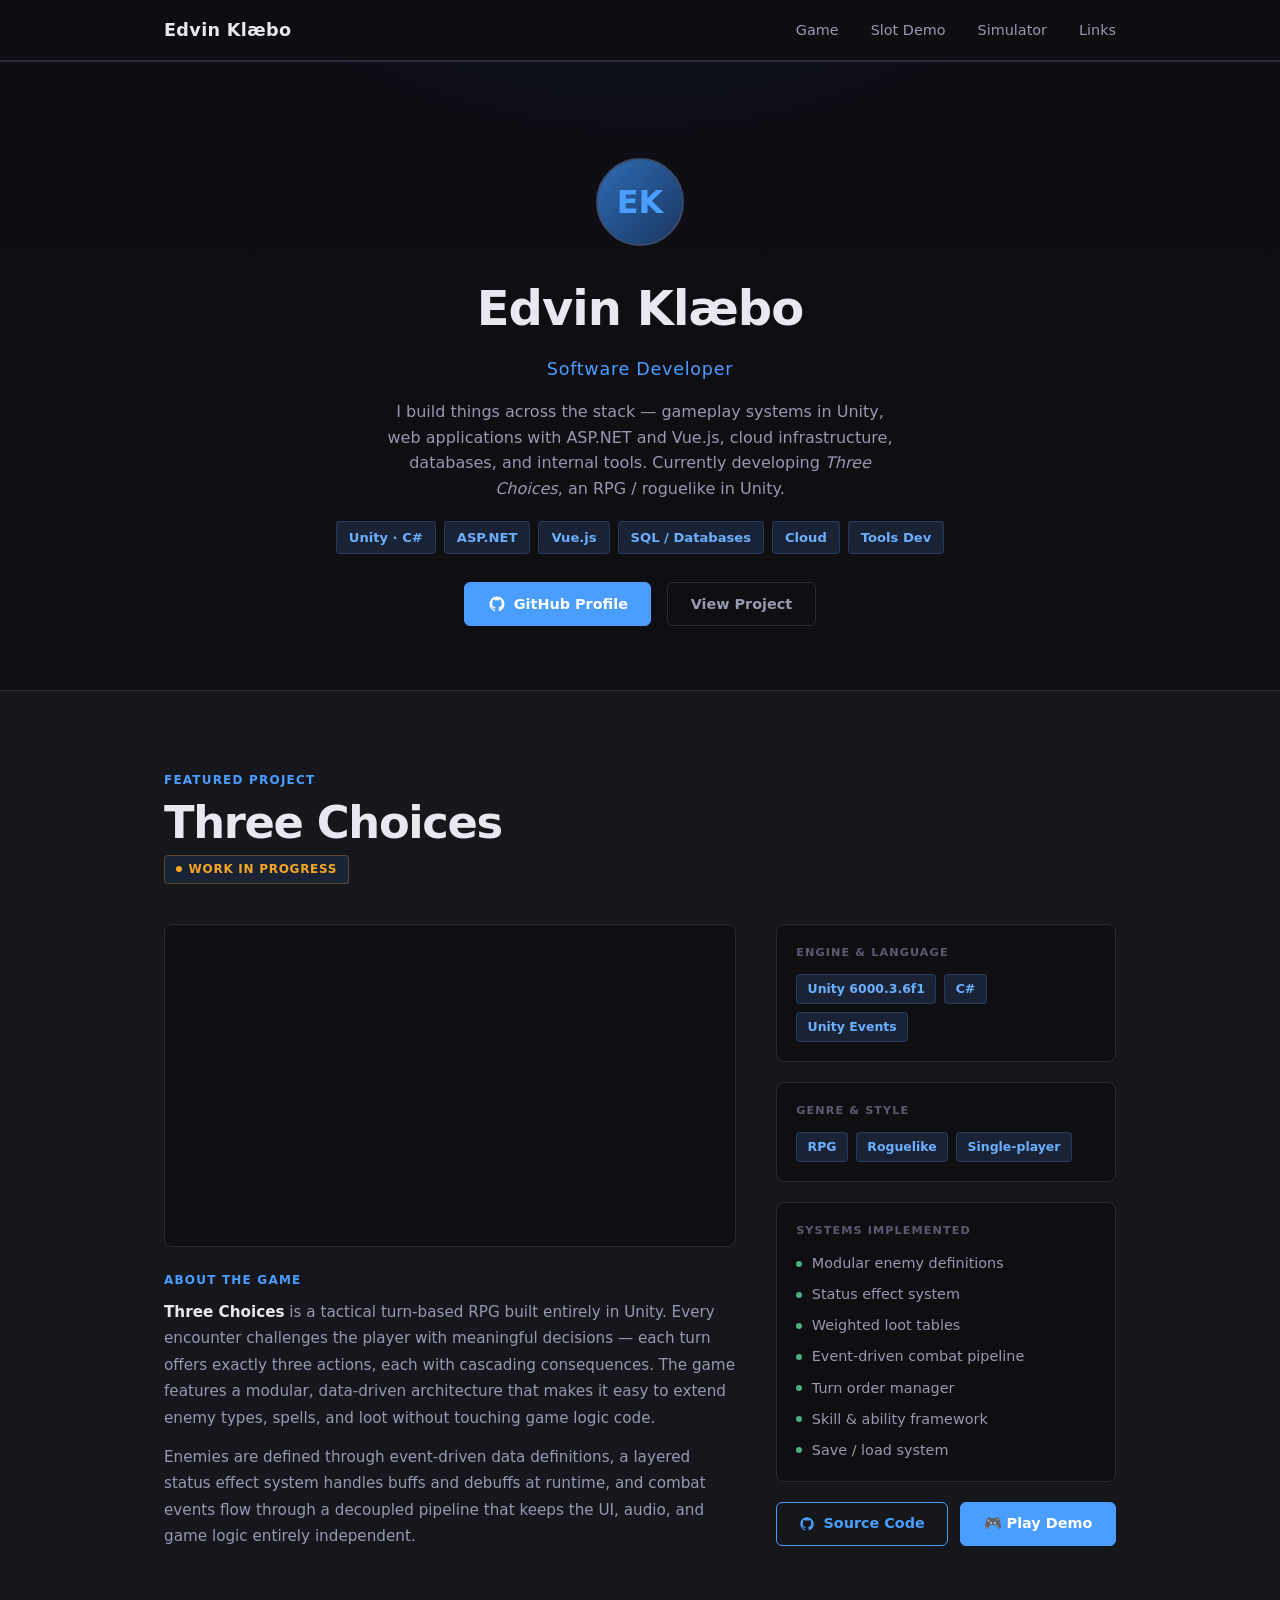
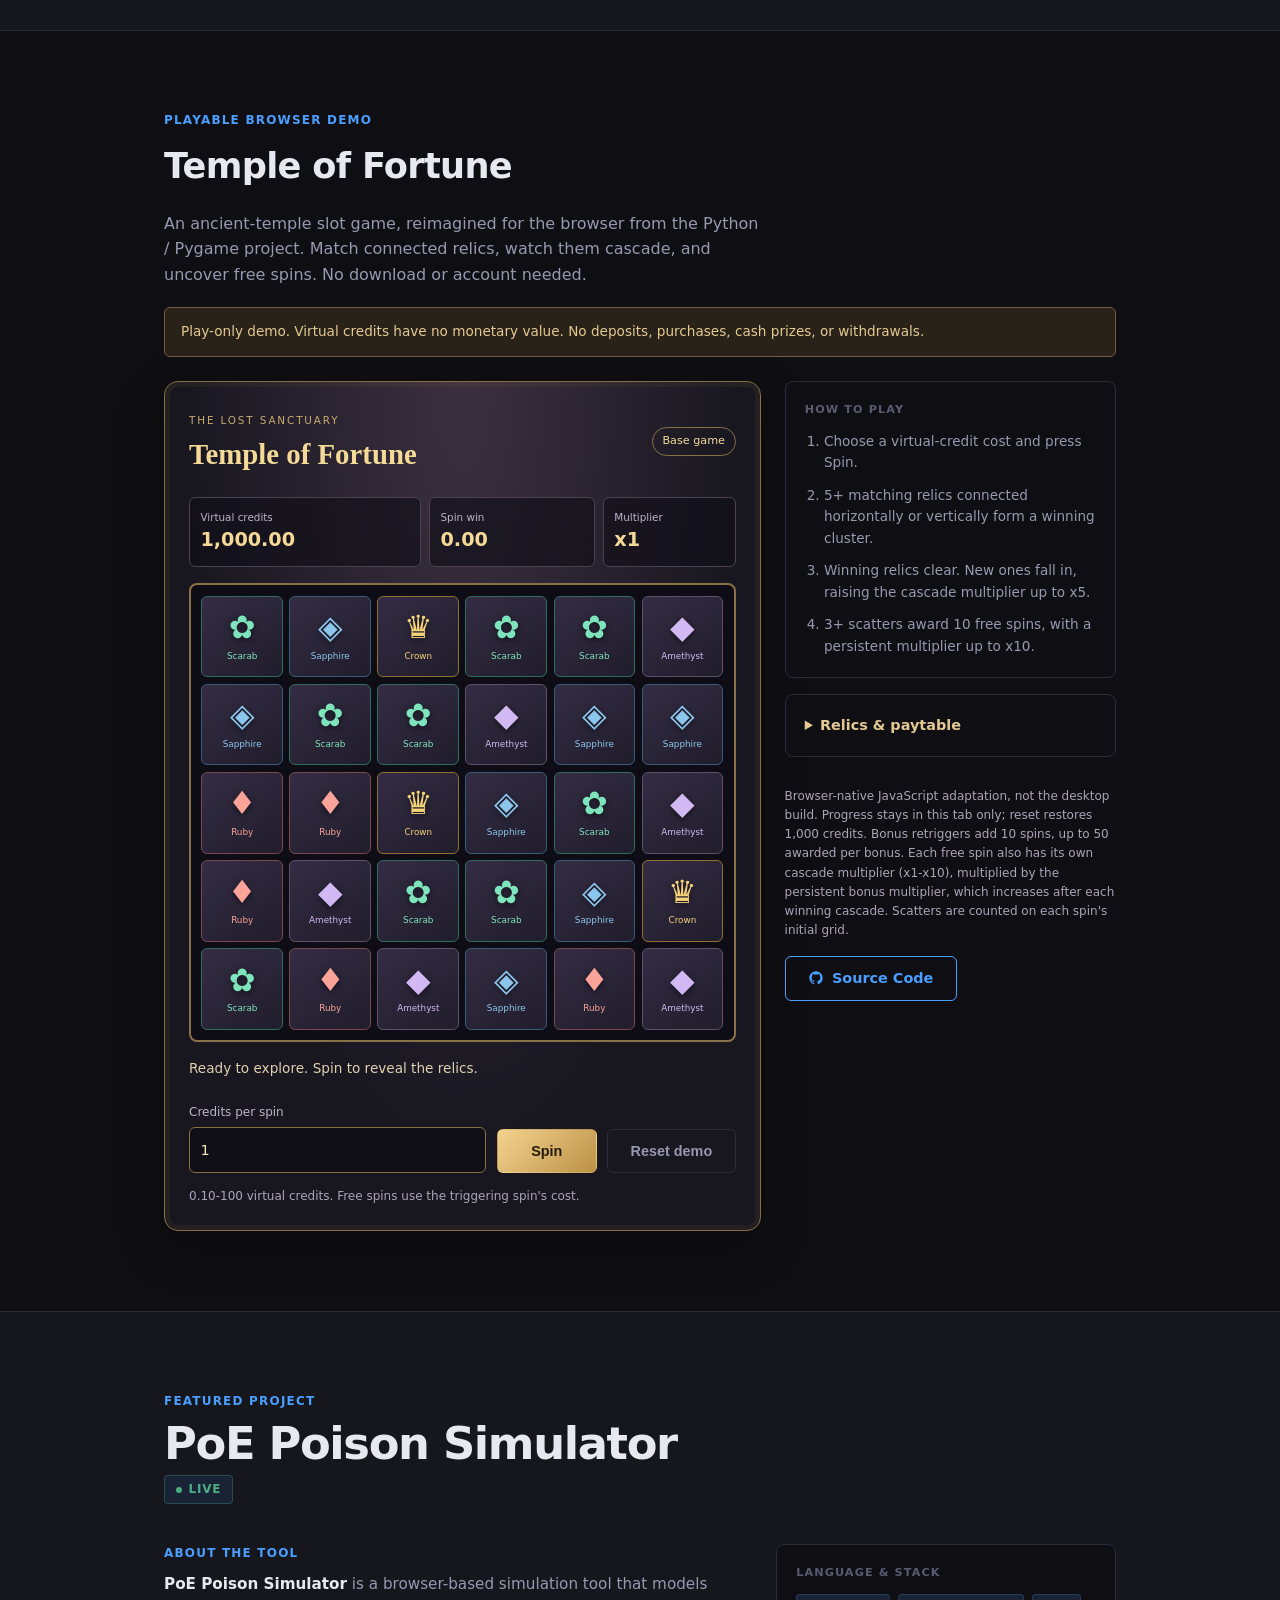
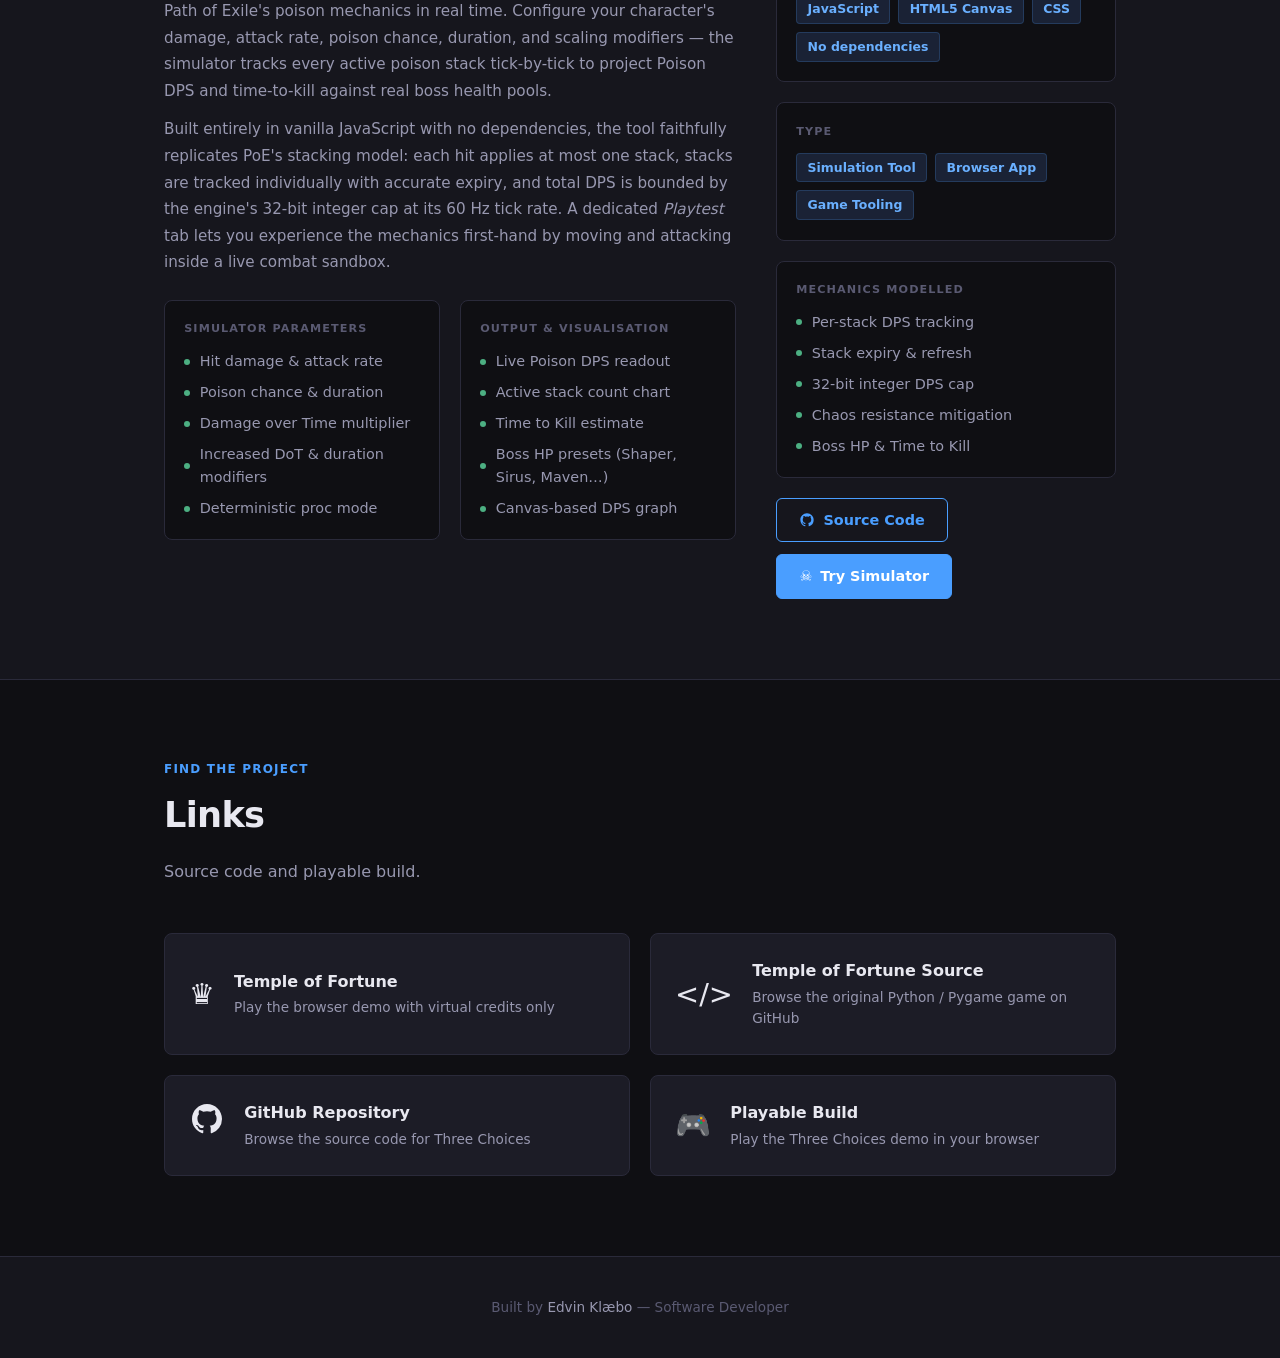
==== commit 3d79e3f4: "Add playable Temple of Fortune portfolio demo Include virtual-credit gameplay and source links; remo" ====
--- a/index.html
+++ b/index.html
@@ -3,9 +3,12 @@
 <head>
   <meta charset="UTF-8" />
   <meta name="viewport" content="width=device-width, initial-scale=1.0" />
-  <meta name="description" content="Edvin Klæbo — Software Developer specialising in Unity, C#, ASP.NET, Vue.js, cloud, and databases. Portfolio showcasing Three Choices (RPG / roguelike in Unity) and a PoE Poison Simulator." />
+  <meta name="description" content="Edvin Klæbo — Software Developer. Explore Three Choices, the PoE Poison Simulator, and a playable Temple of Fortune browser demo with virtual credits only." />
   <title>Edvin Klæbo — Software Developer</title>
   <link rel="stylesheet" href="style.css" />
+  <link rel="stylesheet" href="temple.css" />
+  <script src="temple-engine.js" defer></script>
+  <script src="temple.js" defer></script>
 </head>
 <body>
 
@@ -15,8 +18,8 @@
       <a href="#hero" class="nav-logo">Edvin Klæbo</a>
       <ul class="nav-links">
         <li><a href="#game-showcase">Game</a></li>
+        <li><a href="#temple-demo">Slot Demo</a></li>
         <li><a href="#poe-simulator">Simulator</a></li>
-        <li><a href="#technical">Technical</a></li>
         <li><a href="#links">Links</a></li>
       </ul>
     </div>
@@ -154,80 +157,74 @@
     </div>
   </section>
 
-  <!-- Technical Breakdown Section -->
-  <section id="technical" aria-labelledby="technical-heading">
-    <div class="container">
-      <p class="section-label">Under the Hood</p>
-      <h2 class="section-title" id="technical-heading">Technical Breakdown</h2>
-      <p class="section-subtitle">
-        A look at the core systems powering Three Choices — each built to be
-        modular, extensible, and data-driven.
+  <section id="temple-demo" aria-labelledby="temple-title">
+    <div class="container">
+      <p class="section-label">Playable Browser Demo</p>
+      <h2 class="section-title" id="temple-title">Temple of Fortune</h2>
+      <p class="section-subtitle temple-intro">
+        An ancient-temple slot game, reimagined for the browser from the Python / Pygame
+        project. Match connected relics, watch them cascade, and uncover free spins.
+        No download or account needed.
       </p>
-
-      <div class="systems-grid">
-
-        <article class="system-card" aria-labelledby="sys-enemy">
-          <span class="system-icon" aria-hidden="true">🧩</span>
-          <h3 class="system-name" id="sys-enemy">Modular Enemy Definitions</h3>
-          <p class="system-description">
-            Each enemy is defined as a data asset containing stats,
-            skill sets, and loot profiles. Adding a new enemy type
-            requires zero code — designers edit assets directly in the Unity Inspector.
-          </p>
-          <div class="system-detail">
-            <code>EnemyDefinitionSO</code>
-            <code>SkillSetSO</code>
-          </div>
-        </article>
-
-        <article class="system-card" aria-labelledby="sys-status">
-          <span class="system-icon" aria-hidden="true">💫</span>
-          <h3 class="system-name" id="sys-status">Status Effect System</h3>
-          <p class="system-description">
-            A layered effect stack applies buffs and debuffs at runtime.
-            Effects are stackable, time-limited or turn-limited, and communicate
-            through the combat event bus so the UI always reflects the current state
-            without direct coupling.
-          </p>
-          <div class="system-detail">
-            <code>StatusEffect</code>
-            <code>EffectStack</code>
-            <code>IEffectApplicable</code>
-          </div>
-        </article>
-
-        <article class="system-card" aria-labelledby="sys-loot">
-          <span class="system-icon" aria-hidden="true">🎲</span>
-          <h3 class="system-name" id="sys-loot">Weighted Loot Tables</h3>
-          <p class="system-description">
-            Drop chances are defined per-enemy as weighted probability tables.
-            Weights are normalised at runtime so designers can tweak values freely
-            without needing to ensure they sum to 100. Supports conditional modifiers
-            (e.g. luck stat, difficulty scaling).
-          </p>
-          <div class="system-detail">
-            <code>LootTableSO</code>
-            <code>WeightedEntry&lt;T&gt;</code>
-            <code>LootResolver</code>
-          </div>
-        </article>
-
-        <article class="system-card" aria-labelledby="sys-combat">
-          <span class="system-icon" aria-hidden="true">⚡</span>
-          <h3 class="system-name" id="sys-combat">Event-Driven Combat Pipeline</h3>
-          <p class="system-description">
-            All combat interactions flow through a central event bus.
-            Actions raise typed events (<em>OnDamageDealt</em>, <em>OnStatusApplied</em>, etc.)
-            that UI panels, the audio manager, and the replay recorder subscribe to
-            independently — keeping each system fully decoupled.
-          </p>
-          <div class="system-detail">
-            <code>CombatEventBus</code>
-            <code>ICombatListener</code>
-            <code>ActionResult</code>
-          </div>
-        </article>
-
+      <p class="temple-disclaimer">Play-only demo. Virtual credits have no monetary value.
+        No deposits, purchases, cash prizes, or withdrawals.</p>
+
+      <div class="temple-layout">
+        <div class="temple-machine" id="temple-machine">
+          <div class="temple-masthead">
+            <div><span class="temple-eyebrow">The lost sanctuary</span><h3>Temple of Fortune</h3></div>
+            <span class="temple-mode" id="temple-mode">Base game</span>
+          </div>
+          <div class="temple-stats">
+            <div><span>Virtual credits</span><strong id="temple-balance">1,000.00</strong></div>
+            <div><span>Spin win</span><strong id="temple-win">0.00</strong></div>
+            <div><span>Multiplier</span><strong id="temple-multiplier">x1</strong></div>
+          </div>
+          <div class="temple-board" id="temple-board" role="img" aria-label="Temple relic grid, 5 rows by 6 columns"></div>
+          <p class="temple-message" id="temple-message" role="status" aria-live="polite" aria-atomic="true">Ready to explore. Spin to reveal the relics.</p>
+          <div class="temple-controls">
+            <label for="temple-cost">Credits per spin
+              <input id="temple-cost" type="number" min="0.1" max="100" step="0.1" value="1" inputmode="decimal" aria-describedby="temple-cost-hint" />
+            </label>
+            <button type="button" class="btn temple-spin" id="temple-spin" disabled>Spin</button>
+            <button type="button" class="btn btn-secondary" id="temple-reset" disabled>Reset demo</button>
+          </div>
+          <p class="temple-hint" id="temple-cost-hint">0.10-100 virtual credits. Free spins use the triggering spin's cost.</p>
+          <noscript><p class="temple-disclaimer">Enable JavaScript to play this demo. The rest of the portfolio is available without it.</p></noscript>
+        </div>
+        <aside class="temple-guide" aria-label="Temple of Fortune rules">
+          <div class="info-card">
+            <p class="info-card-title">How to play</p>
+            <ol>
+              <li>Choose a virtual-credit cost and press Spin.</li>
+              <li>5+ matching relics connected horizontally or vertically form a winning cluster.</li>
+              <li>Winning relics clear. New ones fall in, raising the cascade multiplier up to x5.</li>
+              <li>3+ scatters award 10 free spins, with a persistent multiplier up to x10.</li>
+            </ol>
+          </div>
+          <details class="info-card temple-paytable">
+            <summary>Relics &amp; paytable</summary>
+            <p>Medium preset. Values multiply the spin cost and current cascade multiplier. Clusters of 12+ use the 12-symbol payout.</p>
+            <div class="temple-table-scroll"><table>
+              <caption>Cluster size and payout multiplier</caption>
+              <thead><tr><th scope="col">Relic</th><th scope="col">5</th><th scope="col">6</th><th scope="col">7</th><th scope="col">8</th><th scope="col">9</th><th scope="col">10</th><th scope="col">11</th><th scope="col">12+</th></tr></thead>
+              <tbody id="temple-paytable"></tbody>
+            </table></div>
+          </details>
+          <p class="temple-hint">Browser-native JavaScript adaptation, not the desktop build.
+            Progress stays in this tab only; reset restores 1,000 credits. Bonus retriggers add
+            10 spins, up to 50 awarded per bonus. Each free spin also has its own cascade
+            multiplier (x1-x10), multiplied by the persistent bonus multiplier, which increases
+            after each winning cascade. Scatters are counted on each spin's initial grid.</p>
+          <div class="game-links">
+            <a href="https://github.com/edvinklaebo/temple-of-fortune" class="btn btn-outline" target="_blank" rel="noopener noreferrer">
+              <svg width="16" height="16" viewBox="0 0 24 24" fill="currentColor" aria-hidden="true">
+                <path d="M12 2C6.477 2 2 6.484 2 12.017c0 4.425 2.865 8.18 6.839 9.504.5.092.682-.217.682-.483 0-.237-.008-.868-.013-1.703-2.782.605-3.369-1.343-3.369-1.343-.454-1.158-1.11-1.466-1.11-1.466-.908-.62.069-.608.069-.608 1.003.07 1.531 1.032 1.531 1.032.892 1.53 2.341 1.088 2.91.832.092-.647.35-1.088.636-1.338-2.22-.253-4.555-1.113-4.555-4.951 0-1.093.39-1.988 1.029-2.688-.103-.253-.446-1.272.098-2.65 0 0 .84-.27 2.75 1.026A9.564 9.564 0 0 1 12 6.844a9.59 9.59 0 0 1 2.504.337c1.909-1.296 2.747-1.027 2.747-1.027.546 1.379.202 2.398.1 2.651.64.7 1.028 1.595 1.028 2.688 0 3.848-2.339 4.695-4.566 4.943.359.309.678.92.678 1.855 0 1.338-.012 2.419-.012 2.747 0 .268.18.58.688.482A10.019 10.019 0 0 0 22 12.017C22 6.484 17.522 2 12 2z"/>
+              </svg>
+              Source Code
+            </a>
+          </div>
+        </aside>
       </div>
     </div>
   </section>
@@ -352,6 +349,25 @@
 
       <div class="links-grid">
 
+        <a href="#temple-demo" class="link-card">
+          <span class="link-card-icon" aria-hidden="true">&#9819;</span>
+          <div class="link-card-text">
+            <h3>Temple of Fortune</h3>
+            <p>Play the browser demo with virtual credits only</p>
+          </div>
+        </a>
+
+        <a href="https://github.com/edvinklaebo/temple-of-fortune"
+           class="link-card"
+           target="_blank"
+           rel="noopener noreferrer">
+          <span class="link-card-icon" aria-hidden="true">&lt;/&gt;</span>
+          <div class="link-card-text">
+            <h3>Temple of Fortune Source</h3>
+            <p>Browse the original Python / Pygame game on GitHub</p>
+          </div>
+        </a>
+
         <a href="https://github.com/edvinklaebo/three-choices"
            class="link-card"
            target="_blank"
--- a/temple.css
+++ b/temple.css
@@ -0,0 +1,61 @@
+#temple-demo { scroll-margin-top: 5rem; }
+.temple-intro { margin-bottom: 1.25rem; }
+.temple-disclaimer { padding: .8rem 1rem; margin-bottom: 1.5rem; border: 1px solid #73603c; border-radius: 6px; background: #282219; color: #e5c992; font-size: .85rem; }
+.temple-layout { display: grid; grid-template-columns: minmax(0, 1.8fr) minmax(0, 1fr); gap: 1.5rem; align-items: start; }
+.temple-machine { padding: 1.5rem; border: 1px solid #867043; border-radius: 14px; background: radial-gradient(ellipse at top, #3c3040, #181720 65%); box-shadow: 0 16px 48px #0005, inset 0 0 0 5px #c79c4910; min-width: 0; }
+.temple-masthead { display: flex; justify-content: space-between; align-items: center; gap: .75rem; margin-bottom: 1.25rem; }
+.temple-eyebrow { font-size: .65rem; letter-spacing: .18em; text-transform: uppercase; color: #c9ab72; }
+.temple-masthead h3 { font-family: Georgia, serif; font-size: clamp(1.2rem, 3vw, 1.8rem); color: #f4d997; }
+.temple-mode { padding: .3rem .6rem; border: 1px solid #877043; border-radius: 20px; font-size: .7rem; color: #f4d997; white-space: nowrap; }
+.temple-stats { display: grid; grid-template-columns: 1.4fr 1fr .8fr; gap: .5rem; margin-bottom: 1rem; }
+.temple-stats > div { background: #100e17a6; border: 1px solid #4e4050; border-radius: 6px; padding: .65rem; }
+.temple-stats span { display: block; font-size: .65rem; color: #bcb3c9; }
+.temple-stats strong { font-variant-numeric: tabular-nums; color: #f4d997; font-size: clamp(.85rem, 2.5vw, 1.2rem); overflow-wrap: anywhere; }
+.temple-board { display: grid; grid-template-columns: repeat(6, minmax(0, 1fr)); gap: .4rem; padding: .65rem; border: 2px solid #8a7147; border-radius: 8px; background: #0e0d15; }
+.temple-cell { aspect-ratio: 1; display: flex; align-items: center; justify-content: center; flex-direction: column; border-radius: 6px; border: 1px solid #60506b; background: linear-gradient(145deg, #342c44, #201d2b); color: #d3b9f4; transition: background .2s, transform .2s; }
+.temple-glyph { font-size: clamp(1.15rem, 3.2vw, 2rem); line-height: 1.1; text-shadow: 0 2px 6px #0008; }
+.temple-symbol-name { font-size: .55rem; margin-top: .2rem; }
+.temple-cell[data-symbol="B"] { color: #8bc7ed; border-color: #375d7a; }
+.temple-cell[data-symbol="C"] { color: #7de4bb; border-color: #326b60; }
+.temple-cell[data-symbol="D"] { color: #faa398; border-color: #774a4d; }
+.temple-cell[data-symbol="E"], .temple-cell[data-symbol="SCATTER"] { color: #f6d379; border-color: #907134; }
+.temple-cell.is-winning { background: #72552b; border-color: #ffe4a0; transform: scale(.92); box-shadow: 0 0 12px #f4cf7870; }
+.temple-board.is-dropping .temple-cell { animation: temple-drop .28s ease-out both; }
+.temple-message { min-height: 4.5em; padding: 1rem 0 .5rem; color: #e0d0b1; font-size: .85rem; }
+.temple-controls { display: flex; align-items: end; gap: .65rem; flex-wrap: wrap; }
+.temple-controls label { display: flex; flex-direction: column; gap: .3rem; font-size: .75rem; color: #bcb3c9; flex: 1 1 110px; }
+.temple-controls input { width: 100%; padding: .65rem; background: #100e17; color: #f4e3bf; border: 1px solid #877043; border-radius: 6px; font: inherit; font-size: .9rem; }
+.temple-controls input, .temple-controls .btn { min-height: 44px; }
+.temple-spin { background: linear-gradient(135deg, #f3d390, #bc9146); color: #251b0b; min-width: 100px; justify-content: center; }
+.temple-controls .btn:disabled { opacity: .5; cursor: not-allowed; transform: none; }
+.temple-controls :focus-visible, .temple-paytable summary:focus-visible { outline: 3px solid var(--accent); outline-offset: 3px; }
+.temple-hint { color: #aaa4b9; font-size: .75rem; margin-top: .85rem; }
+.temple-guide { display: grid; gap: 1rem; min-width: 0; }
+.temple-guide ol { padding-left: 1.2rem; font-size: .85rem; color: var(--text-secondary); }
+.temple-guide li + li { margin-top: .65rem; }
+.temple-paytable summary { cursor: pointer; color: #e5c992; font-weight: 600; font-size: .9rem; }
+.temple-paytable p { font-size: .75rem; color: var(--text-secondary); margin-top: .75rem; }
+.temple-table-scroll { overflow-x: auto; }
+.temple-paytable table { border-collapse: collapse; font-size: .7rem; width: 100%; margin-top: .75rem; }
+.temple-paytable caption { text-align: left; margin-bottom: .5rem; color: var(--text-secondary); }
+.temple-paytable th, .temple-paytable td { padding: .4rem; border-bottom: 1px solid var(--border); text-align: right; white-space: nowrap; }
+.temple-paytable th:first-child { text-align: left; }
+@keyframes temple-drop { from { opacity: .4; transform: translateY(-8px); } to { opacity: 1; transform: translateY(0); } }
+@media (max-width: 768px) {
+  .temple-layout { grid-template-columns: 1fr; }
+  .temple-machine { padding: 1rem; }
+  .temple-guide { grid-template-columns: repeat(2, minmax(0, 1fr)); }
+  .temple-guide > .temple-hint { grid-column: 1 / -1; }
+}
+@media (max-width: 480px) {
+  .temple-machine { padding: .75rem; }
+  .temple-board { gap: .25rem; padding: .4rem; }
+  .temple-guide { grid-template-columns: 1fr; }
+  .temple-symbol-name { font-size: .48rem; }
+  .temple-controls .btn { padding: .65rem .85rem; }
+}
+@media (prefers-reduced-motion: reduce) {
+  html { scroll-behavior: auto; }
+  .temple-board.is-dropping .temple-cell { animation: none; }
+  .temple-cell { transition: none; }
+}
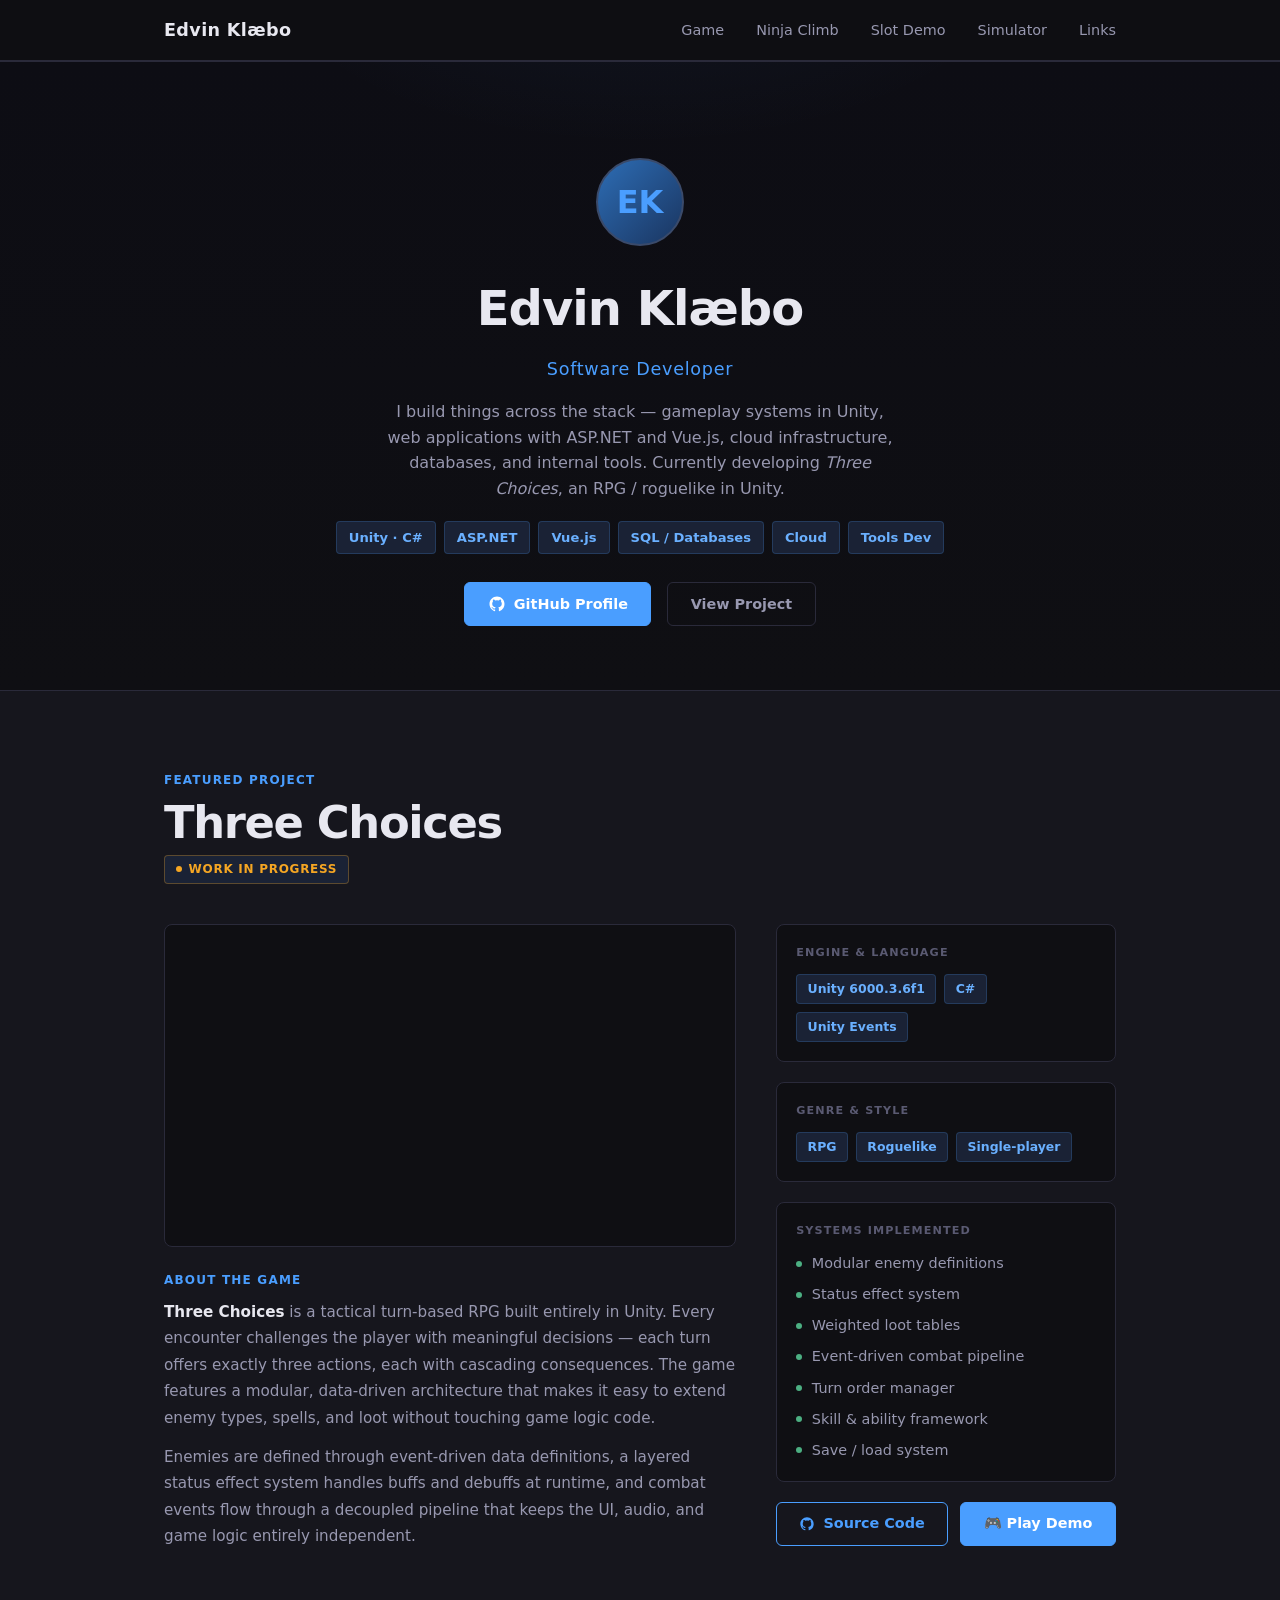
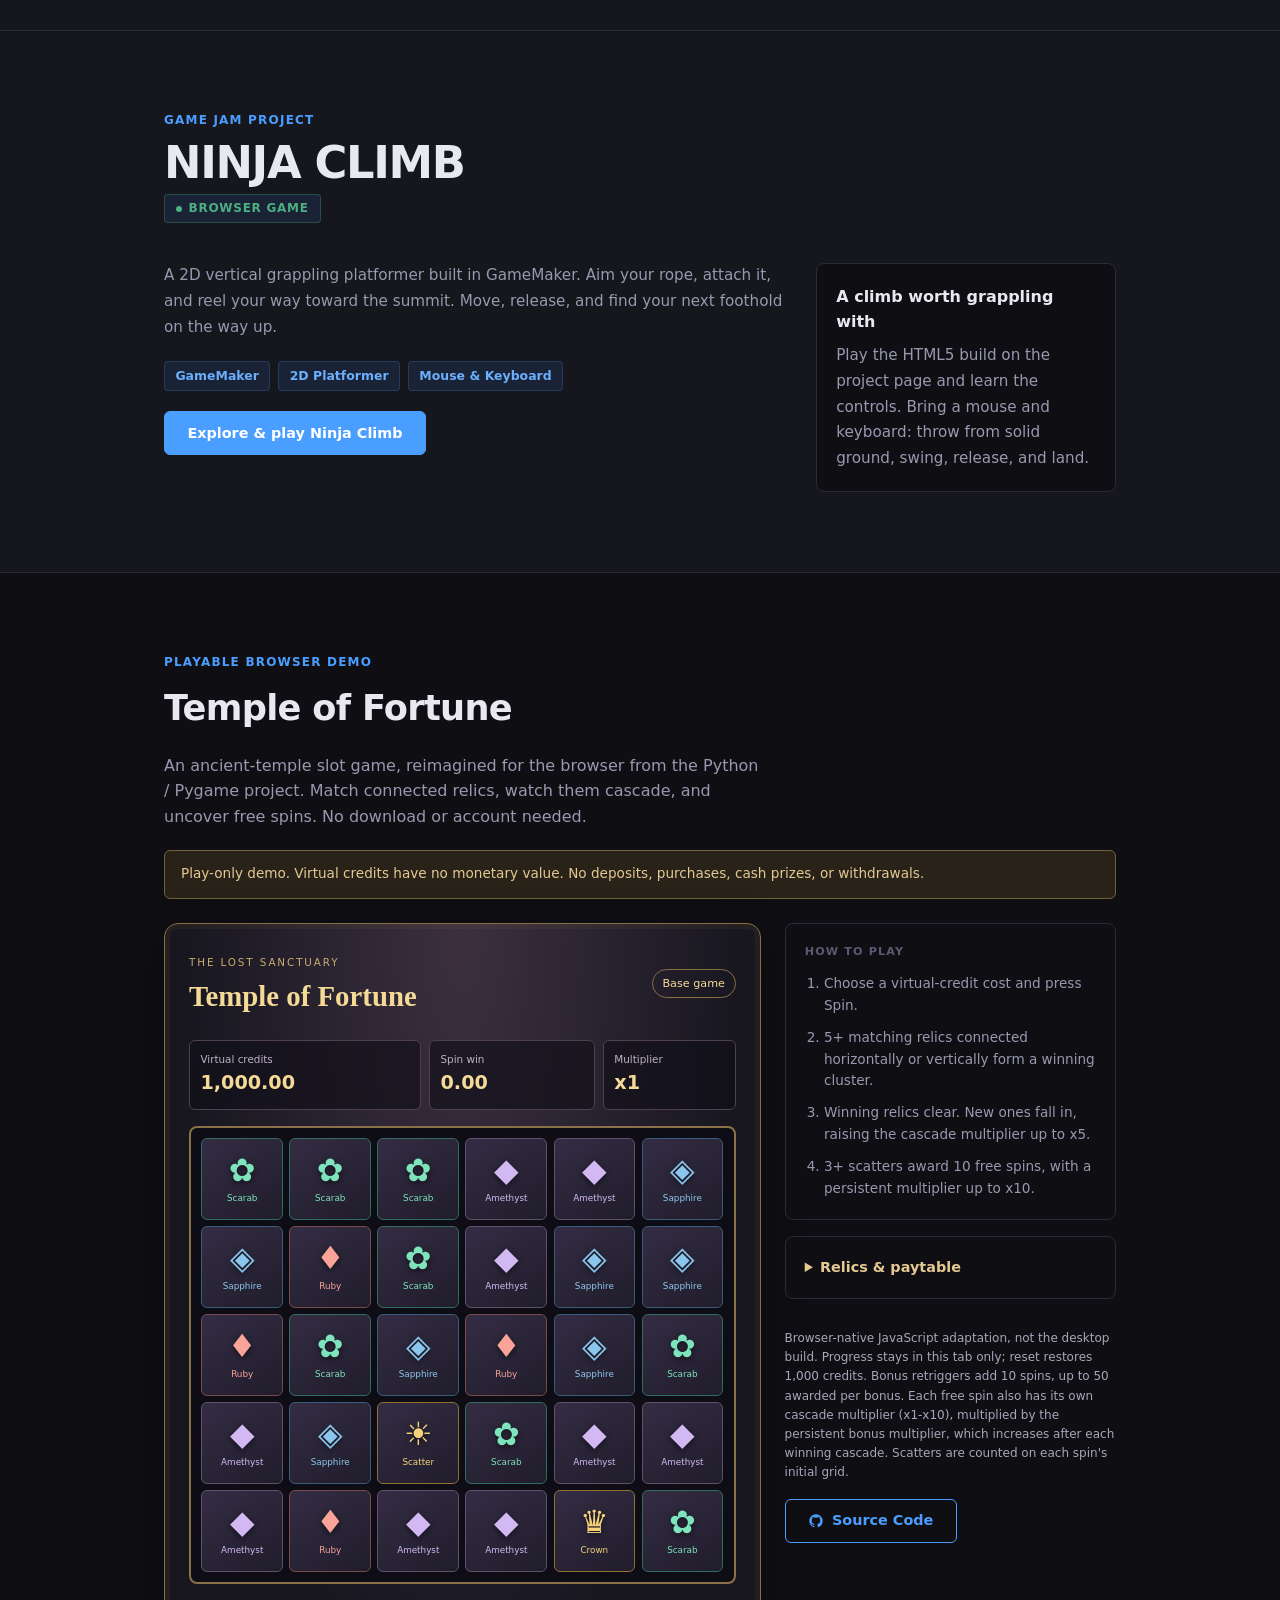
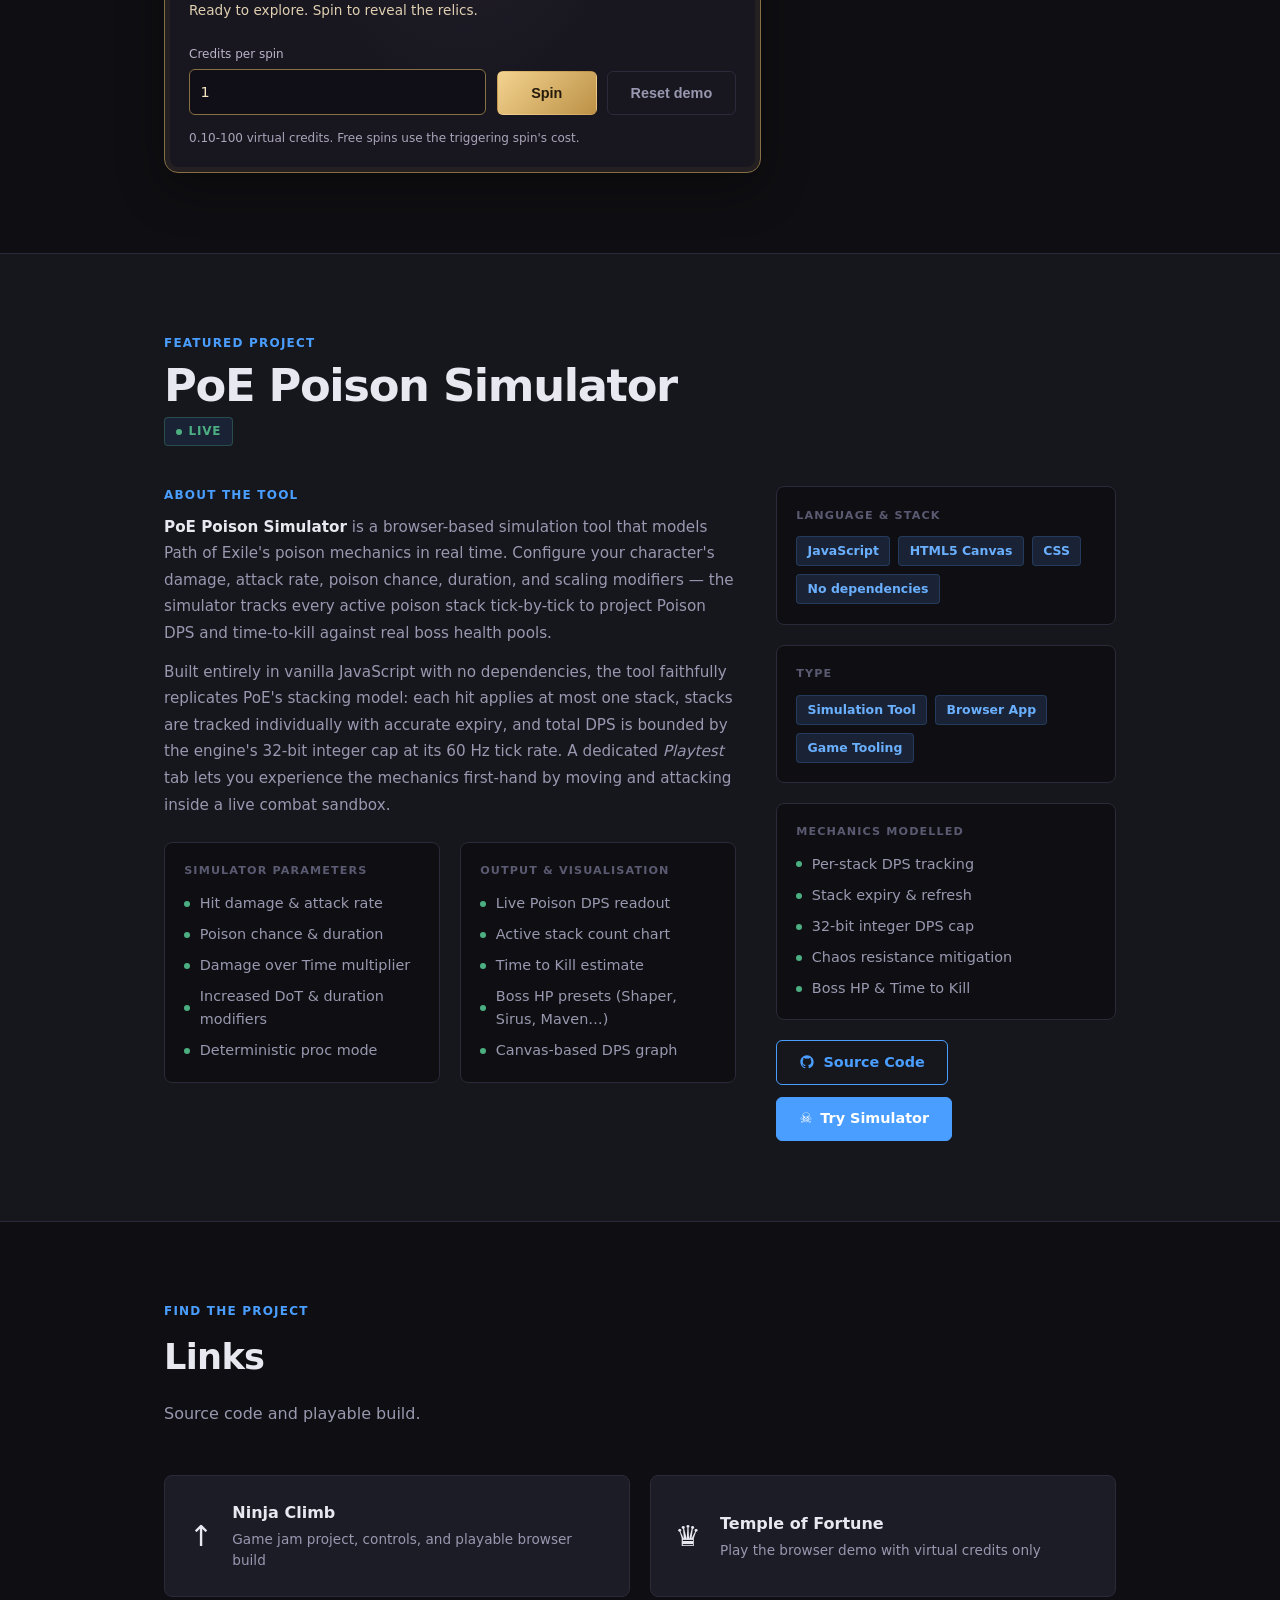
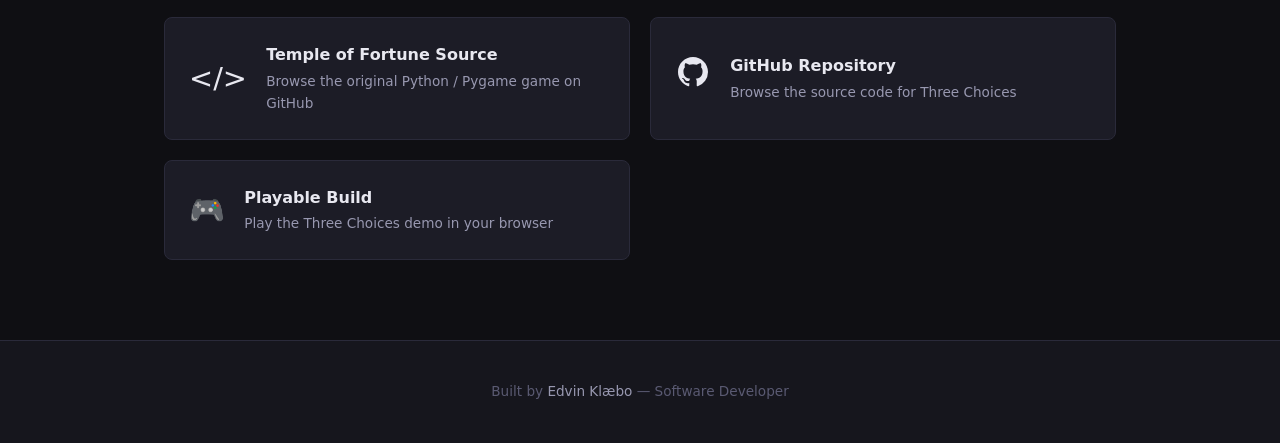
==== commit eb009c01: "Showcase Ninja Climb with playable HTML5 build Co-authored-by: Copilot App <223556219+Copilot@users." ====
--- a/index.html
+++ b/index.html
@@ -3,7 +3,7 @@
 <head>
   <meta charset="UTF-8" />
   <meta name="viewport" content="width=device-width, initial-scale=1.0" />
-  <meta name="description" content="Edvin Klæbo — Software Developer. Explore Three Choices, the PoE Poison Simulator, and a playable Temple of Fortune browser demo with virtual credits only." />
+  <meta name="description" content="Edvin Klæbo — Software Developer. Explore Three Choices, Ninja Climb, the PoE Poison Simulator, and a playable Temple of Fortune browser demo with virtual credits only." />
   <title>Edvin Klæbo — Software Developer</title>
   <link rel="stylesheet" href="style.css" />
   <link rel="stylesheet" href="temple.css" />
@@ -18,6 +18,7 @@
       <a href="#hero" class="nav-logo">Edvin Klæbo</a>
       <ul class="nav-links">
         <li><a href="#game-showcase">Game</a></li>
+        <li><a href="#ninja-climb">Ninja Climb</a></li>
         <li><a href="#temple-demo">Slot Demo</a></li>
         <li><a href="#poe-simulator">Simulator</a></li>
         <li><a href="#links">Links</a></li>
@@ -152,6 +153,40 @@
             </a>
           </div>
 
+        </aside>
+      </div>
+    </div>
+  </section>
+
+  <section id="ninja-climb" aria-labelledby="ninja-climb-title">
+    <div class="container">
+      <div class="game-header">
+        <div class="game-title-group">
+          <p class="section-label">Game Jam Project</p>
+          <h2 class="game-main-title" id="ninja-climb-title">NINJA CLIMB</h2>
+          <span class="game-status-badge badge-live">Browser game</span>
+        </div>
+      </div>
+      <div class="ninja-overview">
+        <div>
+          <p class="game-description">
+            A 2D vertical grappling platformer built in GameMaker. Aim your rope,
+            attach it, and reel your way toward the summit. Move, release,
+            and find your next foothold on the way up.
+          </p>
+          <div class="tech-tags ninja-tags" aria-label="Project details">
+            <span class="tech-tag">GameMaker</span>
+            <span class="tech-tag">2D Platformer</span>
+            <span class="tech-tag">Mouse &amp; Keyboard</span>
+          </div>
+          <a class="btn btn-primary" href="ninja-climb.html">Explore &amp; play Ninja Climb</a>
+        </div>
+        <aside class="info-card" aria-label="Ninja Climb browser availability">
+          <h3 class="system-name">A climb worth grappling with</h3>
+          <p class="game-description">
+            Play the HTML5 build on the project page and learn the controls.
+            Bring a mouse and keyboard: throw from solid ground, swing, release, and land.
+          </p>
         </aside>
       </div>
     </div>
@@ -349,6 +384,14 @@
 
       <div class="links-grid">
 
+        <a href="ninja-climb.html" class="link-card">
+          <span class="link-card-icon" aria-hidden="true">&#8593;</span>
+          <div class="link-card-text">
+            <h3>Ninja Climb</h3>
+            <p>Game jam project, controls, and playable browser build</p>
+          </div>
+        </a>
+
         <a href="#temple-demo" class="link-card">
           <span class="link-card-icon" aria-hidden="true">&#9819;</span>
           <div class="link-card-text">
--- a/style.css
+++ b/style.css
@@ -687,6 +687,85 @@
   border: 0;
 }
 
+/* === Ninja Climb === */
+#ninja-climb,
+.ninja-page #browser-build {
+  background-color: var(--bg-secondary);
+}
+
+#ninja-climb,
+.ninja-page section {
+  scroll-margin-top: 6rem;
+}
+
+.ninja-overview {
+  display: grid;
+  grid-template-columns: minmax(0, 1fr) minmax(0, 300px);
+  gap: 2rem;
+  align-items: start;
+}
+
+.ninja-tags {
+  margin: 1.25rem 0;
+}
+
+.ninja-game-frame {
+  display: block;
+  width: 100%;
+  height: auto;
+  aspect-ratio: 3 / 2;
+  border: 1px solid var(--border-accent);
+  border-radius: 8px;
+  background-color: var(--bg-primary);
+}
+
+.ninja-controls {
+  display: grid;
+  gap: 0.75rem;
+}
+
+.ninja-controls > div {
+  display: grid;
+  grid-template-columns: minmax(0, 1fr) minmax(0, 1fr);
+  gap: 0.5rem 1.5rem;
+  padding: 1rem 1.25rem;
+  border: 1px solid var(--border);
+  border-radius: 6px;
+  background-color: var(--bg-card);
+}
+
+.ninja-controls dt {
+  font-weight: 600;
+}
+
+.ninja-controls dd {
+  color: var(--text-secondary);
+}
+
+.ninja-page a:focus-visible,
+#ninja-climb a:focus-visible {
+  outline: 2px solid var(--accent);
+  outline-offset: 4px;
+}
+
+@media (max-width: 768px) {
+  .ninja-overview,
+  .ninja-controls > div {
+    grid-template-columns: 1fr;
+  }
+
+  .ninja-page .nav-links {
+    display: flex;
+    flex-wrap: wrap;
+    gap: 0.5rem 1rem;
+  }
+
+  .ninja-page nav .container {
+    flex-wrap: wrap;
+    gap: 0.75rem;
+  }
+}
+
 /* === Responsive === */
 @media (max-width: 768px) {
   .nav-links {
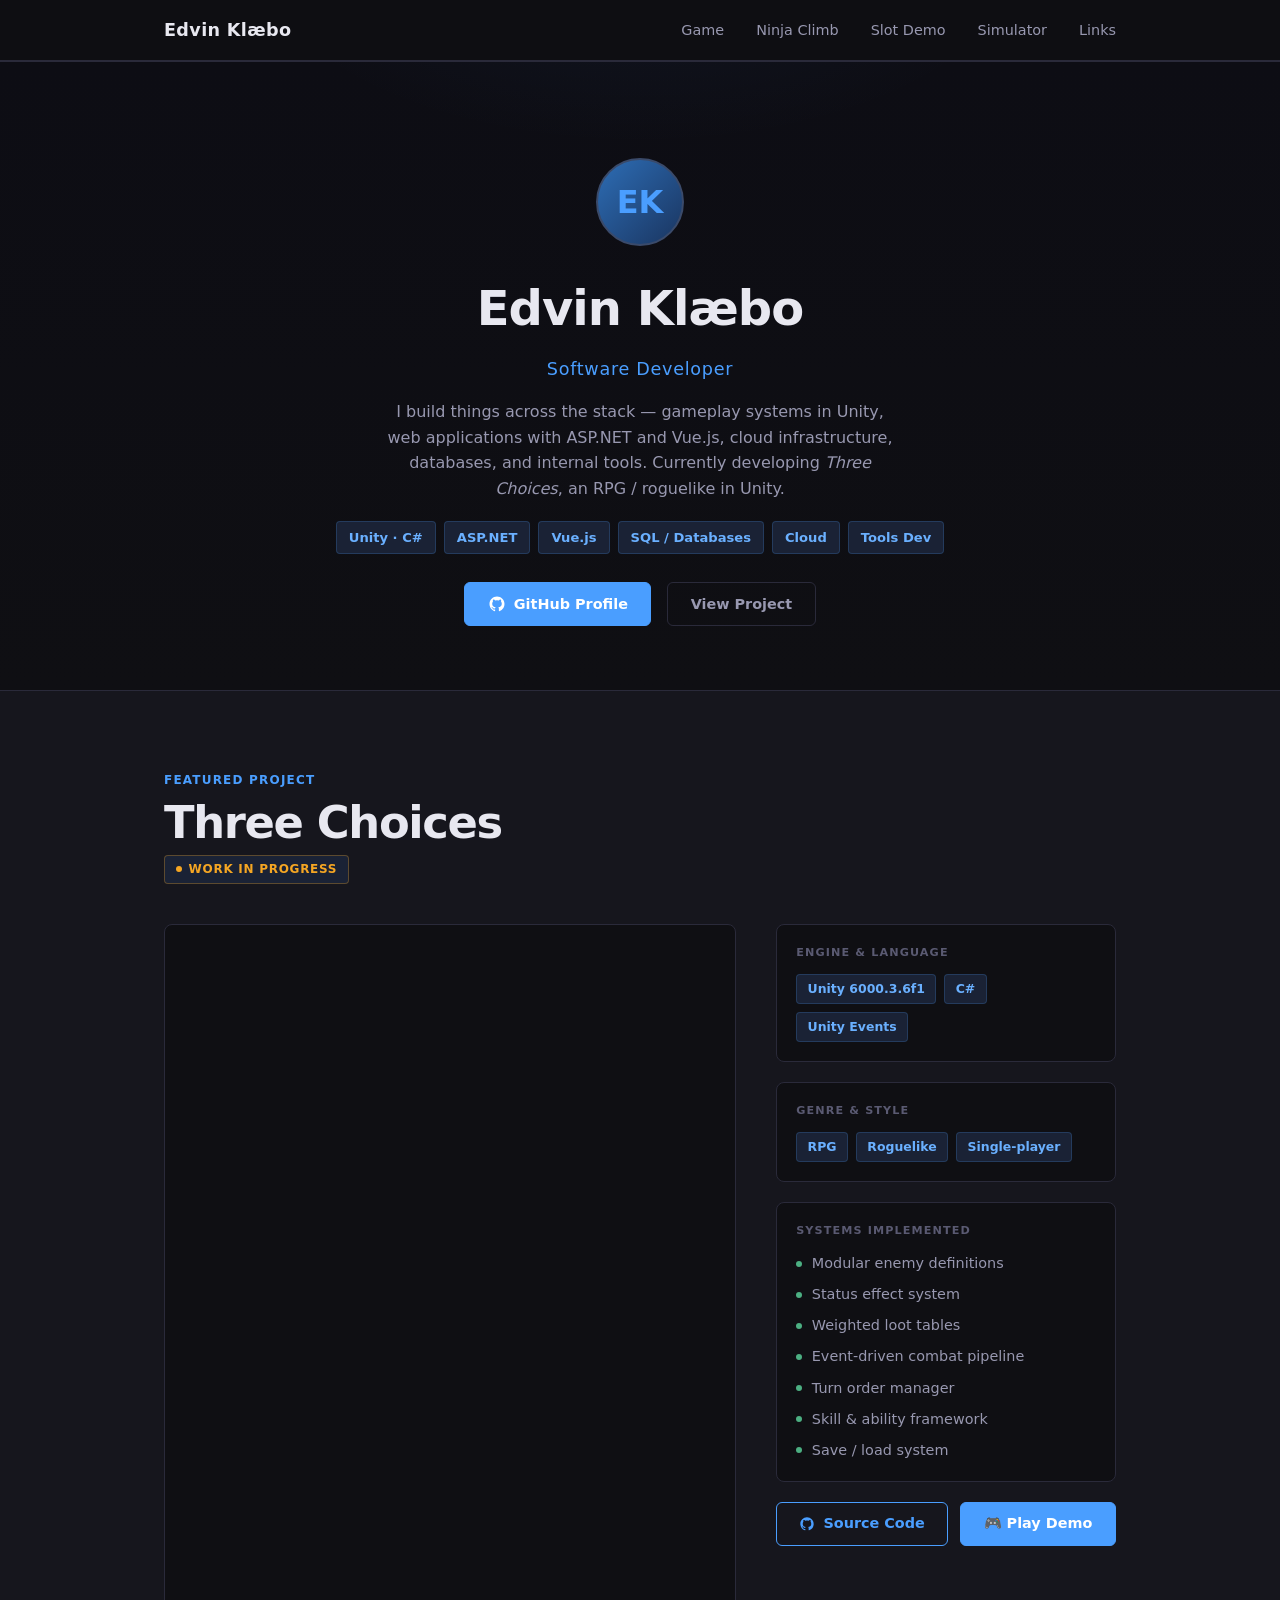
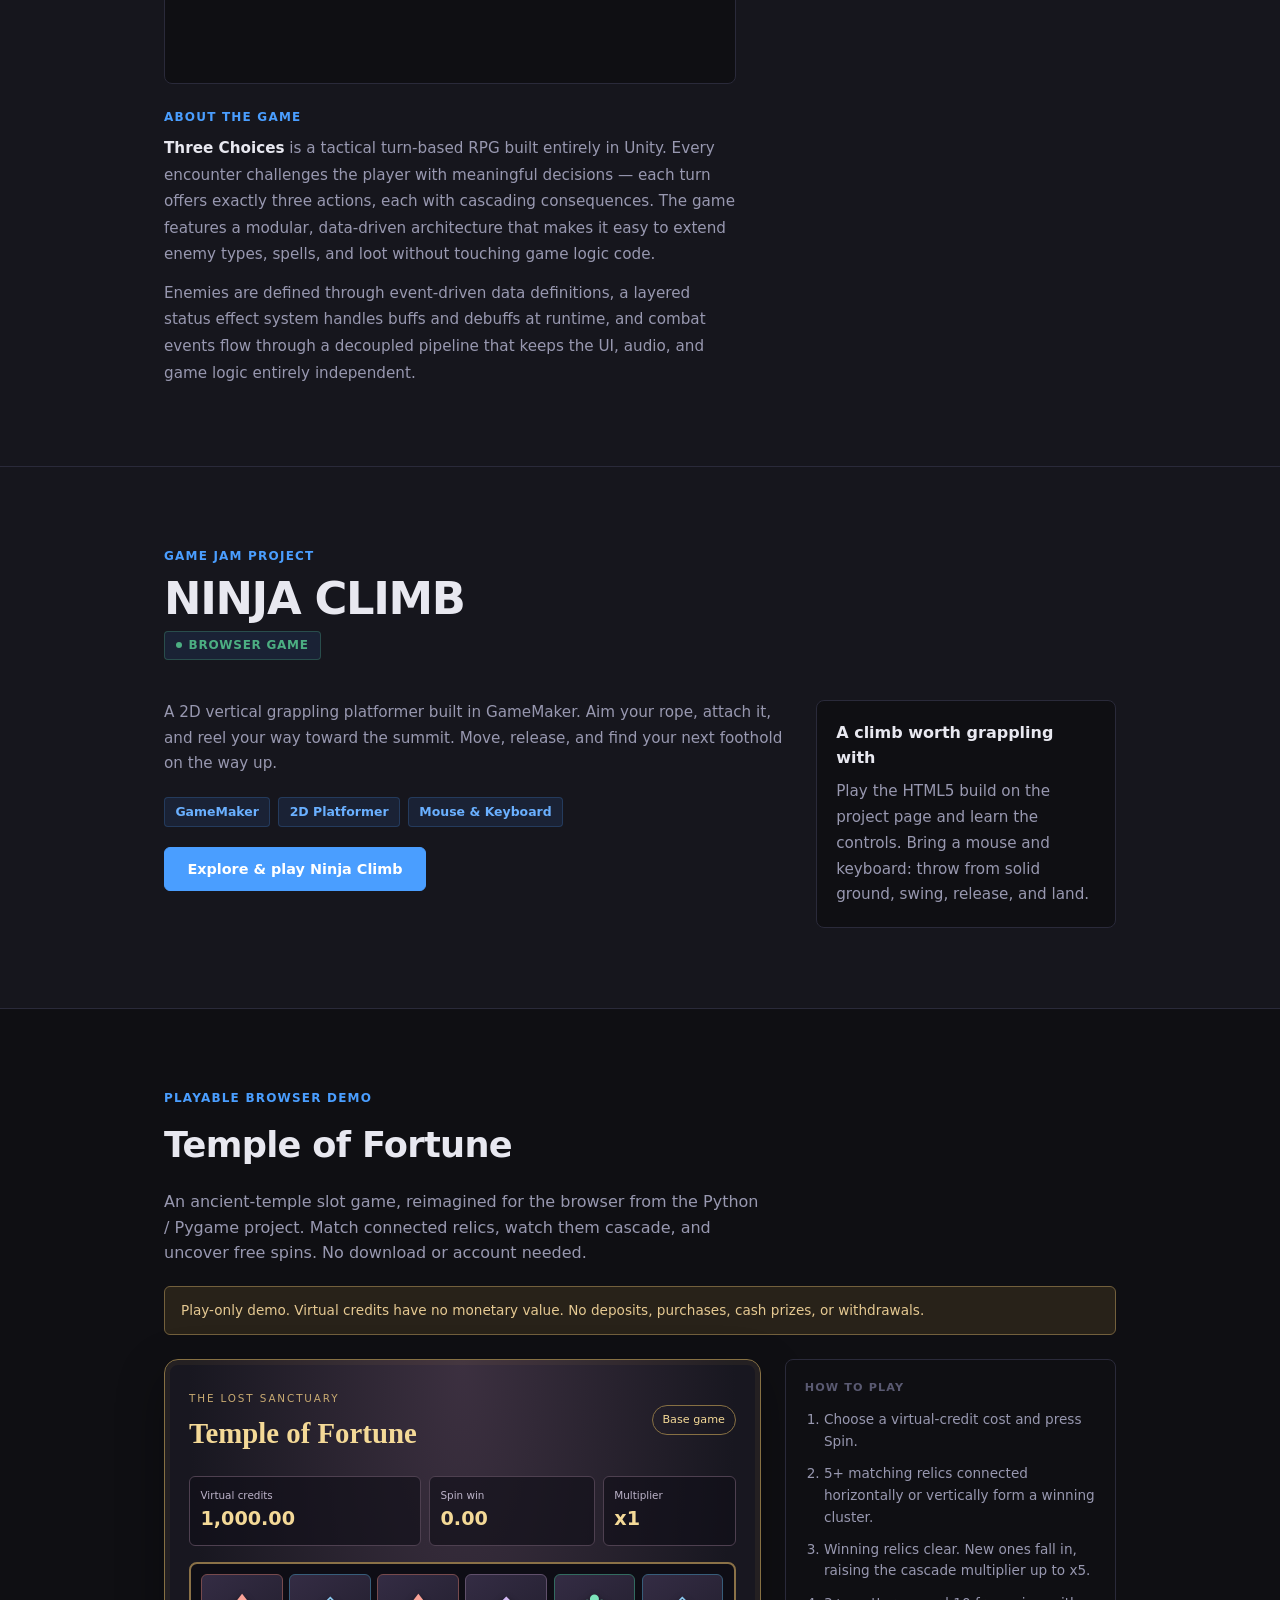
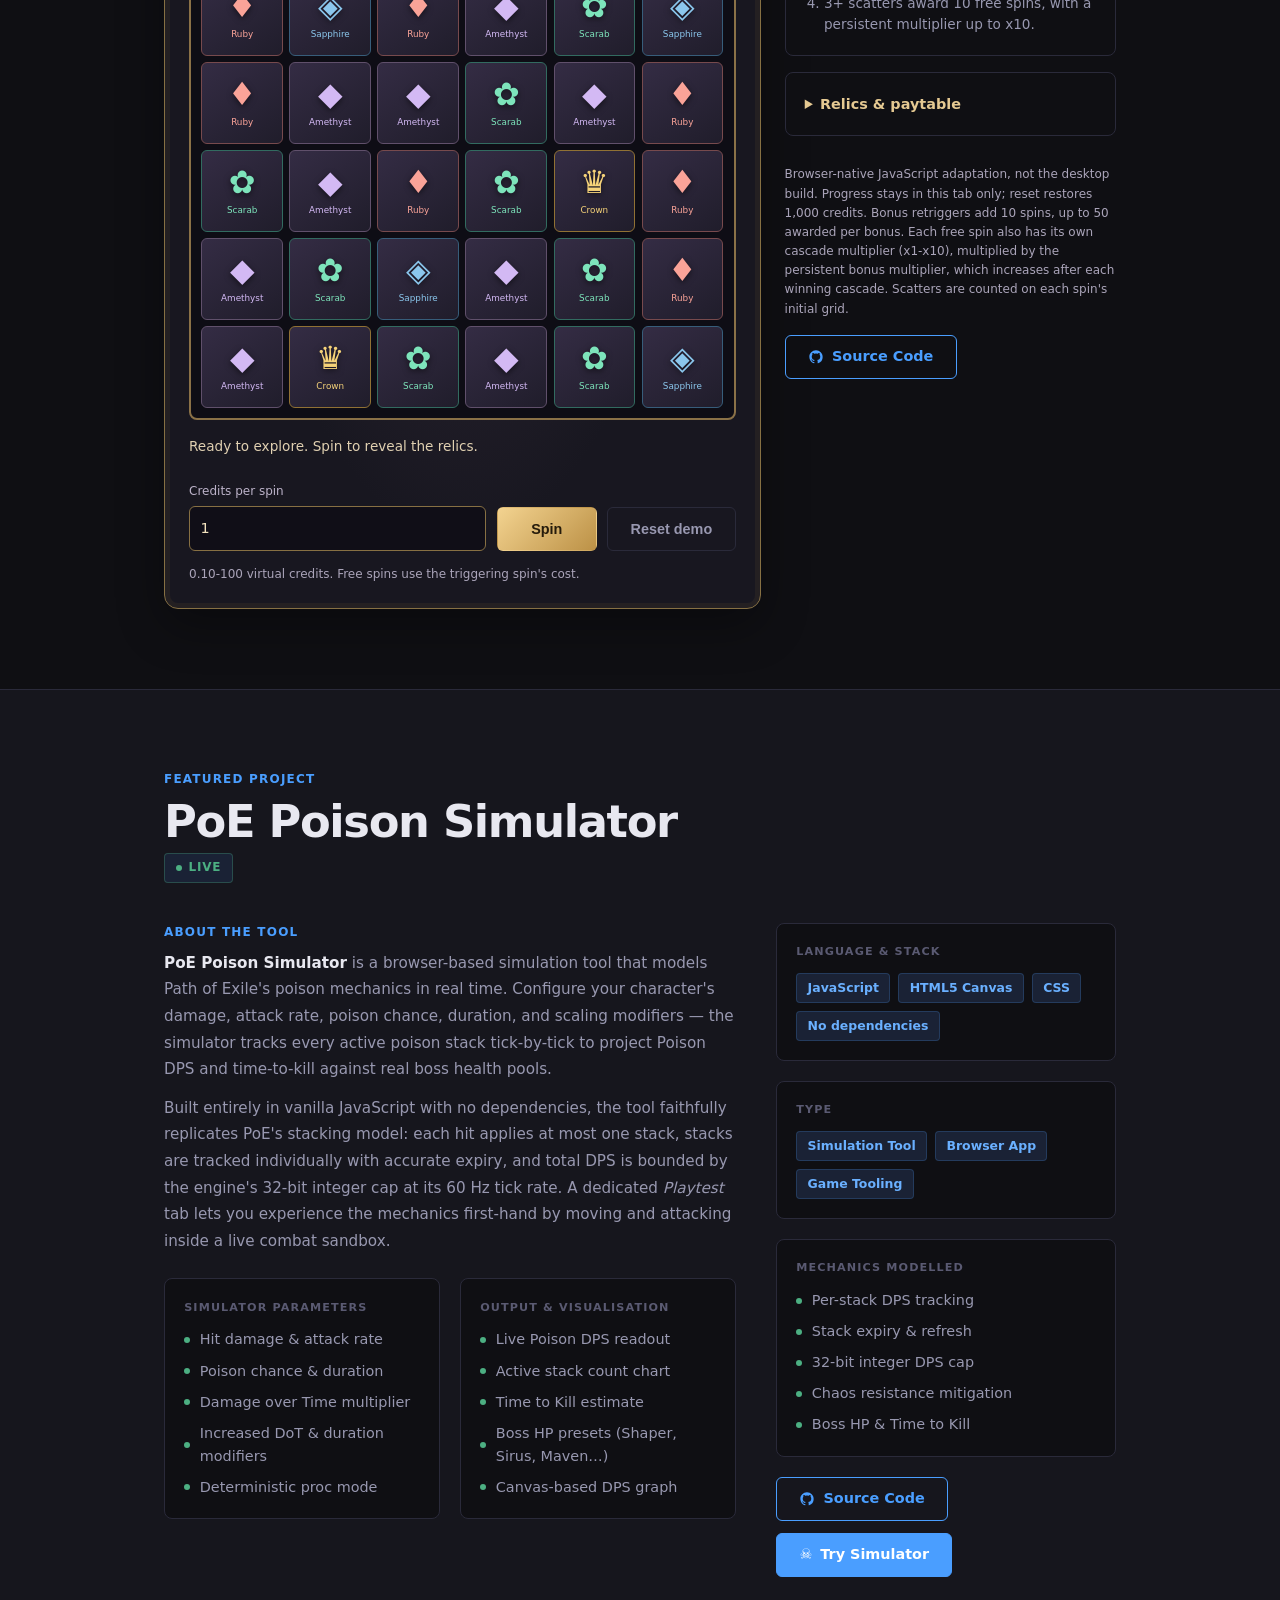
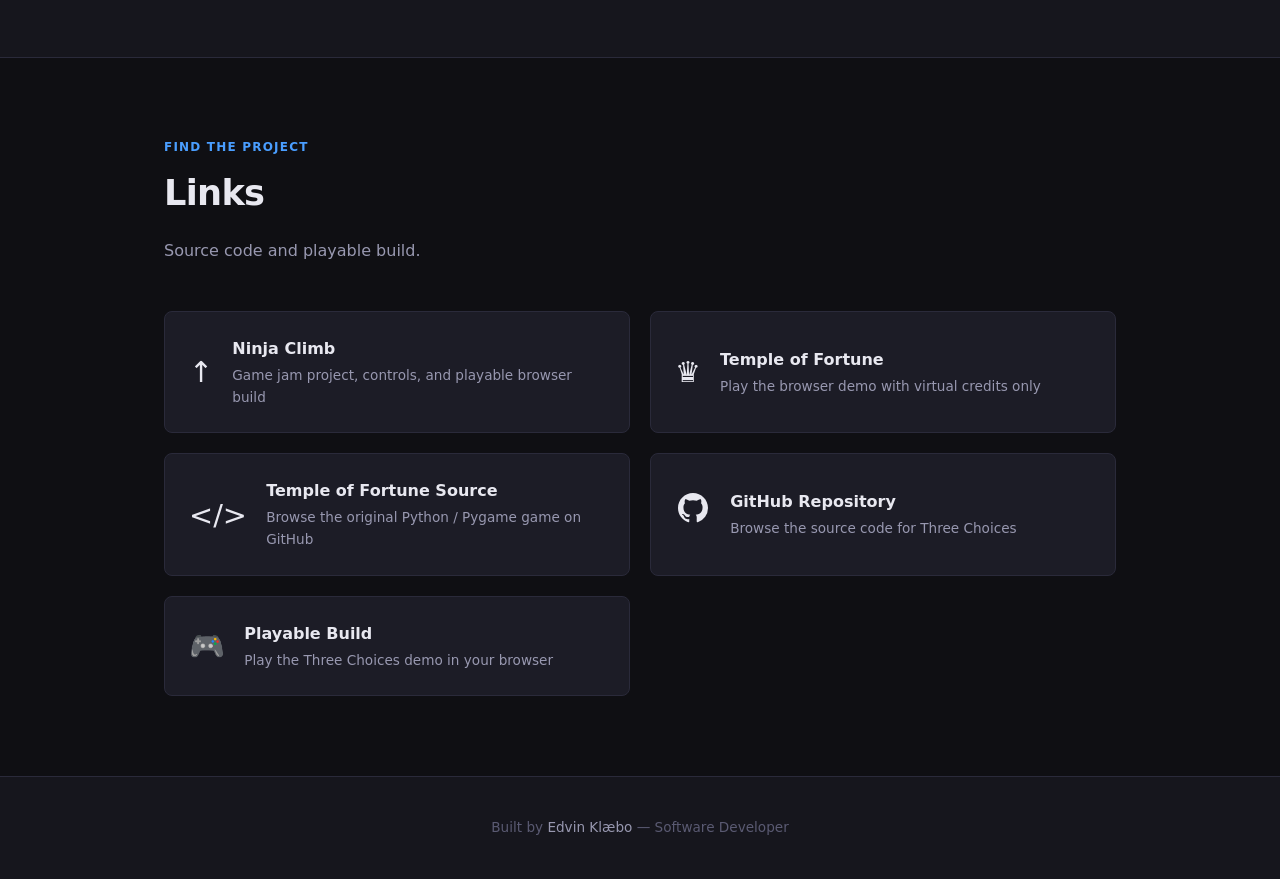
==== commit 6534f636: "Embed playable Three Choices browser game in portfolio Co-authored-by: Copilot App <223556219+Copilo" ====
--- a/index.html
+++ b/index.html
@@ -76,20 +76,19 @@
 
       <div class="game-layout">
 
-        <!-- Main: Video + Description -->
+        <!-- Main: Browser Game + Description -->
         <div>
-          <!-- Gameplay Video -->
-          <div class="video-wrapper" role="figure" aria-label="Three Choices gameplay video">
+          <!-- Standalone JavaScript adaptation -->
+          <div class="browser-game-wrapper">
             <iframe
-              src="https://www.youtube.com/embed/GxOxlimLT7U"
-              title="Three Choices gameplay video"
-              allow="accelerometer; autoplay; clipboard-write; encrypted-media; gyroscope; picture-in-picture"
+              src="https://edvinklaebo.github.io/Three-Choices/browser/"
+              title="Three Choices playable browser game"
               allowfullscreen
               loading="lazy"
             ></iframe>
           </div>
 
-          <!-- Game Description (below video on desktop) -->
+          <!-- Game Description (below game on desktop) -->
           <div style="margin-top: 1.5rem;">
             <p class="section-label">About the Game</p>
             <p style="color: var(--text-secondary); line-height: 1.75; font-size: 0.95rem;">
--- a/style.css
+++ b/style.css
@@ -317,18 +317,18 @@
   align-items: start;
 }
 
-/* === Video Embed === */
-.video-wrapper {
+/* === Browser Game Embed === */
+.browser-game-wrapper {
   position: relative;
   width: 100%;
-  padding-bottom: 56.25%;
+  height: 760px;
   background-color: var(--bg-primary);
   border-radius: 8px;
   overflow: hidden;
   border: 1px solid var(--border);
 }
 
-.video-wrapper iframe {
+.browser-game-wrapper iframe {
   position: absolute;
   top: 0;
   left: 0;
@@ -780,6 +780,10 @@
     grid-template-columns: 1fr;
   }
 
+  .browser-game-wrapper {
+    height: clamp(560px, 75vh, 760px);
+  }
+
   .gallery-grid {
     grid-template-columns: repeat(2, 1fr);
   }
